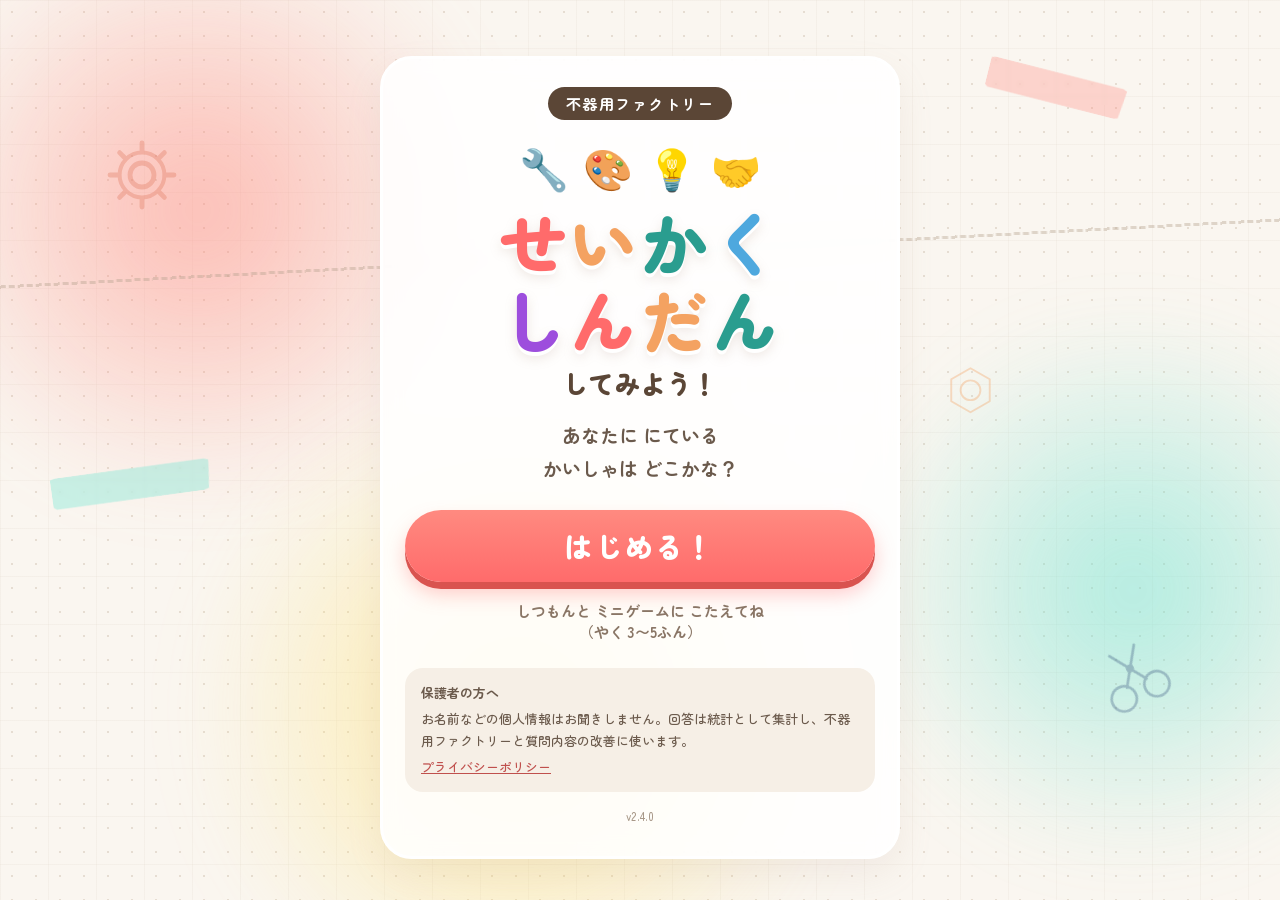
==== index.html @ 932a34dd "v2.4.0：全ゲームに動く遊び方、「ミニゲーム！」の演出、制限時間の見直し - 全ゲームに、指が実際に操作して見せる動く遊び方のカードを付けた（自動でめくれ、スワイプでも切りかえ） - 質問のとちゅ" ====
<!DOCTYPE html>
<html lang="ja">
<head>
  <meta charset="UTF-8">
  <meta name="viewport" content="width=device-width, initial-scale=1.0, viewport-fit=cover">
  <meta name="theme-color" content="#faf6f0">
  <meta name="description" content="不器用ファクトリーの まちじかんに あそべる せいかく しんだん">
  <title>せいかく しんだん｜不器用ファクトリー</title>
  <link rel="preconnect" href="https://fonts.googleapis.com">
  <link rel="preconnect" href="https://fonts.gstatic.com" crossorigin>
  <link href="https://fonts.googleapis.com/css2?family=Zen+Maru+Gothic:wght@500;700;900&display=swap" rel="stylesheet">
  <link rel="stylesheet" href="css/style.css">
  <link rel="stylesheet" href="css/games.css">
</head>
<body data-bg="akari">

  <!-- 背景：スタジオあかり背景.html（S-001 トップ画面 / S-004 結果表示画面） -->
  <div class="bg-wrapper" aria-hidden="true">
    <div class="bg-grid-pattern"></div>
    <div class="bg-blob blob-1"></div>
    <div class="bg-blob blob-2"></div>
    <div class="bg-blob blob-3"></div>
    <div class="craft-stitch-line"></div>
    <div class="masking-tape tape-1"></div>
    <div class="masking-tape tape-2"></div>
    <svg class="craft-icon icon-gear" viewBox="0 0 100 100">
      <path d="M50 35 A15 15 0 1 0 50 65 A15 15 0 1 0 50 35 Z M50 20 L50 10 M50 90 L50 80 M20 50 L10 50 M90 50 L80 50 M29 29 L22 22 M78 78 L71 71 M29 71 L22 78 M78 22 L71 29" stroke-width="6" stroke-linecap="round"/>
      <circle cx="50" cy="50" r="28" stroke-width="5"/>
    </svg>
    <svg class="craft-icon icon-scissors" viewBox="0 0 100 100">
      <circle cx="30" cy="70" r="14" />
      <circle cx="70" cy="70" r="14" />
      <path d="M38 60 L65 20 M62 60 L35 20" />
      <circle cx="50" cy="42" r="3" fill="#3d5a80" />
    </svg>
    <svg class="craft-icon icon-nut" viewBox="0 0 100 100">
      <path d="M50 15 L85 35 L85 75 L50 95 L15 75 L15 35 Z" />
      <circle cx="50" cy="55" r="18" />
    </svg>
  </div>

  <main id="app">

    <!-- S-001 トップ画面 -->
    <section id="screen-top" class="screen" data-bg="akari" aria-labelledby="top-title">
      <div class="card top-card">
        <p class="top-event">不器用ファクトリー</p>
        <div class="top-icons" aria-hidden="true">
          <span>🔧</span><span>🎨</span><span>💡</span><span>🤝</span>
        </div>
        <h1 id="top-title" class="top-title">
          <span class="c1">せ</span><span class="c2">い</span><span class="c3">か</span><span class="c4">く</span><br>
          <span class="c5">し</span><span class="c1">ん</span><span class="c2">だ</span><span class="c3">ん</span>
        </h1>
        <p class="top-lead">してみよう！</p>
        <p class="top-sub">あなたに にている<br>かいしゃは どこかな？</p>
        <button type="button" class="big-button start-button" id="start-button">はじめる！</button>
        <p class="top-note" id="top-note"></p>
        <div class="guardian">
          <p><strong>保護者の方へ</strong></p>
          <p>お名前などの個人情報はお聞きしません。回答は統計として集計し、不器用ファクトリーと質問内容の改善に使います。</p>
          <p><a href="privacy.html">プライバシーポリシー</a></p>
        </div>
        <p class="app-version" data-version></p>
        <p class="top-debug" id="top-debug" hidden><a href="?debug&amp;games">ミニゲームを えらんで あそぶ（デバッグ）</a></p>
      </div>
    </section>

    <!-- ?debug&games：ミニゲームを えらんで あそぶ（確認用。データは送らない） -->
    <section id="screen-debug-games" class="screen" data-bg="sky" hidden aria-labelledby="debug-games-title">
      <div class="survey debug-games">
        <h1 id="debug-games-title">ミニゲームを えらぶ（デバッグ）</h1>
        <p class="debug-games-note">難易度を押すと、そのゲームだけを遊べます。<br>結果は送りません。<br>制限時間は js/data/games.js の time です。</p>
        <ul class="debug-game-list" id="debug-game-list"></ul>
        <p><a class="debug-link" href="?debug">トップへ もどる</a></p>
      </div>
    </section>

    <!-- S-002 質問画面（hero-survey-all-files のデザイン） -->
    <section id="screen-question" class="screen" data-bg="sky" hidden aria-labelledby="q-text">
      <div class="survey">
        <div class="survey-top">
          <button type="button" class="back-button" id="q-back">← もどる</button>
          <p class="progress-label" id="q-progress"></p>
        </div>
        <div class="progress" aria-hidden="true"><div class="progress-bar" id="q-progress-bar"></div></div>
        <header class="header">
          <div class="star" aria-hidden="true">⭐</div>
          <h1 id="q-text"></h1>
          <p id="q-hint"></p>
        </header>
        <section class="choices" id="q-choices" aria-label="こたえ"></section>
        <p class="message" id="q-message" aria-live="polite"></p>
        <button type="button" class="submit" id="q-submit">これに きめた！</button>
      </div>
    </section>

    <!-- S-003 回答確認画面 -->
    <section id="screen-confirm" class="screen" data-bg="sky" hidden aria-labelledby="confirm-title">
      <div class="survey">
        <header class="header">
          <div class="star" aria-hidden="true">📝</div>
          <h1 id="confirm-title">こたえを たしかめよう！</h1>
          <p>かえたい ところは タッチしてね</p>
        </header>
        <ol class="confirm-list" id="confirm-list"></ol>
        <button type="button" class="submit" id="confirm-submit">けっかを <ruby>見<rt>み</rt></ruby>る！</button>
      </div>
    </section>

    <!-- ミニゲーム（docs/games.md） -->
    <section id="screen-game" class="screen" data-bg="sky" hidden aria-labelledby="game-title">
      <div class="survey game-card">
        <div class="game-intro" id="game-intro">
          <p class="game-label">ミニゲーム<span class="game-tier" id="game-tier"></span></p>
          <div class="game-icon" id="game-icon" aria-hidden="true"></div>
          <h1 id="game-title"></h1>
          <p class="game-company" id="game-company"></p>
          <p class="game-howto" id="game-howto"></p>
          <p class="game-tier-note" id="game-tier-note" hidden></p>
          <p class="game-time" id="game-time"></p>
          <div class="game-demo" id="game-demo" aria-hidden="true"></div>
          <button type="button" class="submit" id="game-start">はじめる！</button>
        </div>
        <div class="game-play" id="game-play" hidden>
          <div class="game-top">
            <span class="game-tier small" id="game-tier-play"></span>
            <div class="game-timer" role="timer" aria-label="のこり じかん"><span class="game-timer-icon" aria-hidden="true">⏱ のこり</span> <span class="game-timer-num" id="game-timer-num"></span> びょう</div>
            <button type="button" class="game-skip" id="game-skip">とばす</button>
          </div>
          <div class="game-stage" id="game-stage"></div>
        </div>
        <div class="game-done" id="game-done" hidden>
          <div class="game-done-emoji" aria-hidden="true">🌟</div>
          <p id="game-done-text">すごい！</p>
        </div>
      </div>
    </section>

    <!-- S-004 結果表示画面 -->
    <section id="screen-result" class="screen" data-bg="akari" hidden aria-labelledby="result-title">
      <div class="card result-card">
        <p class="result-kicker">けっか はっぴょう！</p>
        <div class="result-type">
          <div class="result-type-emoji" id="result-type-emoji" aria-hidden="true"></div>
          <p class="result-type-lead">あなたは…</p>
          <h1 class="result-type-name" id="result-title"></h1>
          <p class="result-type-desc" id="result-type-desc"></p>
        </div>

        <div class="result-company" id="result-company">
          <p class="result-company-lead">あなたに にている かいしゃは</p>
          <div class="company-badge" id="result-company-icon" aria-hidden="true"></div>
          <h2 class="company-name" id="result-company-name"></h2>
          <p class="company-desc" id="result-company-desc"></p>
          <p class="company-adult" id="result-company-adult"></p>
          <a class="link-button" id="result-link" href="#" target="_blank" rel="noopener">この かいしゃを もっと <ruby>見<rt>み</rt></ruby>る ↗</a>
          <div class="reasons">
            <p class="reasons-title">ここが にてるよ！</p>
            <ul class="reason-list" id="result-reasons"></ul>
          </div>
        </div>

        <div class="result-more">
          <p class="result-more-title">ほかにも にている かいしゃ</p>
          <ul class="more-list" id="result-more"></ul>
        </div>

        <button type="button" class="big-button again-button" id="again-button">もういちど あそぶ</button>
        <p class="app-version" data-version></p>
        <div class="debug" id="debug" hidden></div>
      </div>
    </section>
  </main>

  <!-- S-005 未記入ポップアップ -->
  <div class="modal" id="popup-unanswered" hidden>
    <div class="modal-box" role="alertdialog" aria-modal="true" aria-labelledby="unanswered-title" aria-describedby="unanswered-text">
      <div class="modal-emoji" aria-hidden="true">🙈</div>
      <h2 id="unanswered-title">まだ えらんで いないよ！</h2>
      <p id="unanswered-text">ひとつ えらんでから<br>「これに きめた！」を おしてね</p>
      <button type="button" class="submit" id="unanswered-ok">わかった！</button>
    </div>
  </div>

  <!-- 傾きが使えず、ゲームを変えるときのお知らせ -->
  <!-- 質問のとちゅうでミニゲームに変わるときの「ミニゲーム！」 -->
  <div class="game-call" id="game-call" role="status" aria-live="polite" hidden>
    <div class="game-call-burst" aria-hidden="true"></div>
    <div class="game-call-inner">
      <div class="game-call-icons" aria-hidden="true"><span>🎮</span><span>⭐</span><span>🎉</span></div>
      <p class="game-call-title">ミニゲーム！</p>
      <p class="game-call-sub">しつもんは ちょっと おやすみ</p>
      <p class="game-call-count" id="game-call-count"></p>
    </div>
  </div>

  <div class="modal" id="popup-game-change" hidden>
    <div class="modal-box" role="alertdialog" aria-modal="true" aria-labelledby="game-change-title" aria-describedby="game-change-text">
      <div class="modal-emoji" aria-hidden="true">📱</div>
      <h2 id="game-change-title">ほかの ゲームに するね！</h2>
      <p id="game-change-text">この スマホでは<br>かたむける ゲームが できないみたい</p>
      <button type="button" class="submit" id="game-change-ok">つぎの ゲームへ</button>
    </div>
  </div>

  <!-- S-006 データ送信エラー表示 -->
  <div class="modal" id="popup-send-error" hidden>
    <div class="modal-box" role="alertdialog" aria-modal="true" aria-labelledby="send-error-title" aria-describedby="send-error-text">
      <div class="modal-emoji" aria-hidden="true">📡</div>
      <h2 id="send-error-title"></h2>
      <p id="send-error-text"></p>
      <div class="spinner" id="send-error-spinner" aria-hidden="true"></div>
      <button type="button" class="submit" id="send-error-ok" hidden>けっかを <ruby>見<rt>み</rt></ruby>る！</button>
    </div>
  </div>

  <!-- 計算中（F-002 → F-003） -->
  <div class="loading" id="loading" hidden aria-live="polite">
    <div class="loading-gear" aria-hidden="true">⚙️</div>
    <p>けっかを けいさん ちゅう…</p>
  </div>

  <div class="confetti" id="confetti" aria-hidden="true"></div>

  <script src="js/config.js"></script>
  <script src="js/data/axes.js"></script>
  <script src="js/data/questions.js"></script>
  <script src="js/data/types.js"></script>
  <script src="js/data/companies.js"></script>
  <script src="js/data/games.js"></script>
  <script src="js/data/crossword.js"></script>
  <script src="js/data/circuit.js"></script>
  <script src="js/data/memory.js"></script>
  <script src="js/data/howto.js"></script>
  <script src="js/util.js"></script>
  <script src="js/diagnosis.js"></script>
  <script src="js/api.js"></script>
  <script src="js/games/core.js"></script>
  <script src="js/games/howto.js"></script>
  <script src="js/games/screw.js"></script>
  <script src="js/games/crossword.js"></script>
  <script src="js/games/memory.js"></script>
  <script src="js/games/trace.js"></script>
  <script src="js/games/paint.js"></script>
  <script src="js/games/cream.js"></script>
  <script src="js/games/heat.js"></script>
  <script src="js/games/circuit.js"></script>
  <script src="js/games/stone.js"></script>
  <script src="js/games/ball.js"></script>
  <script src="js/games/robot.js"></script>
  <script src="js/games/jump.js"></script>
  <script src="js/games/bounce.js"></script>
  <script src="js/app.js"></script>
</body>
</html>
---- css/style.css ----
/* ==========================================================================
   せいかく しんだん｜不器用ファクトリー
   - S-001 / S-004 の背景：スタジオあかり背景.html
   - S-002 / S-003 の画面：hero-survey-all-files（style.css）
   ========================================================================== */

:root {
  /* スタジオあかり × 不器用ファクトリー */
  --bg-base: #faf6f0;
  --grid-dot: #e2d9cd;
  --craft-pink: #ff8a80;
  --craft-yellow: #ffe066;
  --craft-mint: #70e4d2;
  --tape-color-1: rgba(255, 138, 128, 0.4);
  --tape-color-2: rgba(112, 228, 210, 0.45);
  --akari-text: #4a4a4a;
  --akari-accent: #ff6b6b;

  /* ヒーローアンケート */
  --sky-top: #8cddff;
  --sky-bottom: #e4f8ff;
  --sky-text: #23476c;
  --sky-title: #1766b3;
  --sky-button: #1685e8;
  --sky-button-hover: #086ac1;
  --selected: #ffad26;
  --selected-glow: #ffe7a8;
  --choice-1: #ffe0e5;
  --choice-2: #dcefff;
  --choice-3: #dff8df;
  --choice-4: #eee3ff;
  --choice-other: #edf1f7;
  --mark-1: #ef4d63;
  --mark-2: #2f86de;
  --mark-3: #36a852;
  --mark-4: #7d55c7;
  --mark-other: #7b8aa3;

  --font: 'Zen Maru Gothic', 'Hiragino Maru Gothic ProN', 'Hiragino Sans', 'Meiryo', sans-serif;
}

* {
  box-sizing: border-box;
  margin: 0;
  padding: 0;
}

html {
  -webkit-text-size-adjust: 100%;
  touch-action: manipulation;
}

body {
  font-family: var(--font);
  font-weight: 700;
  background-color: var(--bg-base);
  color: var(--akari-text);
  min-height: 100vh;
  min-height: 100dvh;
  overflow-x: hidden;
  position: relative;
  -webkit-tap-highlight-color: transparent;
}

button {
  font-family: inherit;
  color: inherit;
}

/* 子ども向けの分かち書きの文は、空白の位置で折り返す（入りきらないときだけ途中で折る） */
.top-sub,
.header h1,
.header p,
.text,
.confirm-a,
.result-type-name,
.result-type-desc,
.company-desc,
.reason-list,
.modal-box h2,
.modal-box p {
  word-break: keep-all;
  overflow-wrap: anywhere;
}

rt {
  font-size: 0.5em;
  font-weight: 700;
  letter-spacing: 0;
}

[hidden] {
  display: none !important;
}

/* ==========================================================================
   背景（2つを重ねて、画面ごとに切り替える）
   ========================================================================== */

/* hero-survey：空のグラデーション */
body::before {
  content: '';
  position: fixed;
  inset: 0;
  z-index: -2;
  background: linear-gradient(var(--sky-top), var(--sky-bottom));
  opacity: 0;
  transition: opacity 0.5s ease;
}

body[data-bg="sky"]::before {
  opacity: 1;
}

body[data-bg="sky"] {
  color: var(--sky-text);
}

/* スタジオあかり背景 */
.bg-wrapper {
  position: fixed;
  top: 0;
  left: 0;
  width: 100%;
  height: 100%;
  z-index: -1;
  pointer-events: none;
  overflow: hidden;
  transition: opacity 0.5s ease;
}

body[data-bg="sky"] .bg-wrapper {
  opacity: 0;
}

.bg-grid-pattern {
  position: absolute;
  inset: 0;
  background-image:
    radial-gradient(var(--grid-dot) 1.5px, transparent 1.5px),
    linear-gradient(to right, rgba(226, 217, 205, 0.25) 1px, transparent 1px),
    linear-gradient(to bottom, rgba(226, 217, 205, 0.25) 1px, transparent 1px);
  background-size: 24px 24px, 48px 48px, 48px 48px;
  opacity: 0.85;
}

.bg-blob {
  position: absolute;
  filter: blur(40px);
  opacity: 0.55;
  border-radius: 50%;
  animation: float-blob 18s infinite ease-in-out alternate;
  will-change: transform;
}

.blob-1 {
  top: -10%;
  left: -8%;
  width: 55vw;
  height: 55vw;
  max-width: 600px;
  max-height: 600px;
  background: radial-gradient(circle, var(--craft-pink) 0%, rgba(255, 138, 128, 0) 70%);
  animation-duration: 22s;
}

.blob-2 {
  top: 35%;
  right: -10%;
  width: 50vw;
  height: 50vw;
  max-width: 550px;
  max-height: 550px;
  background: radial-gradient(circle, var(--craft-mint) 0%, rgba(112, 228, 210, 0) 70%);
  animation-duration: 26s;
  animation-delay: -5s;
}

.blob-3 {
  bottom: -15%;
  left: 15%;
  width: 60vw;
  height: 60vw;
  max-width: 650px;
  max-height: 650px;
  background: radial-gradient(circle, var(--craft-yellow) 0%, rgba(255, 224, 102, 0) 70%);
  animation-duration: 20s;
  animation-delay: -10s;
}

@keyframes float-blob {
  0% { transform: translate(0, 0) scale(1) rotate(0deg); }
  50% { transform: translate(40px, 30px) scale(1.08) rotate(15deg); }
  100% { transform: translate(-30px, 50px) scale(0.95) rotate(-10deg); }
}

.masking-tape {
  position: absolute;
  height: 32px;
  opacity: 0.8;
  backdrop-filter: blur(2px);
  box-shadow: 0 2px 6px rgba(0, 0, 0, 0.04);
  clip-path: polygon(0% 5%, 3% 0%, 97% 2%, 100% 8%, 98% 95%, 95% 100%, 2% 98%, 0% 90%);
}

.tape-1 {
  top: 8%;
  right: 12%;
  width: 140px;
  transform: rotate(14deg);
  background-color: var(--tape-color-1);
}

.tape-2 {
  top: 52%;
  left: 4%;
  width: 160px;
  transform: rotate(-8deg);
  background-color: var(--tape-color-2);
}

.craft-stitch-line {
  position: absolute;
  top: 28%;
  left: -5%;
  width: 110vw;
  height: 2px;
  border-top: 3px dashed rgba(180, 160, 140, 0.4);
  transform: rotate(-3deg);
}

.craft-icon {
  position: absolute;
  opacity: 0.35;
  fill: none;
  stroke-linecap: round;
  stroke-linejoin: round;
  animation: float-craft 12s infinite ease-in-out alternate;
}

.icon-gear {
  top: 15%;
  left: 8%;
  width: 80px;
  height: 80px;
  stroke: #e07a5f;
  stroke-width: 3.5;
  animation: rotate-gear 30s linear infinite;
}

.icon-scissors {
  top: 70%;
  right: 8%;
  width: 90px;
  height: 90px;
  stroke: #3d5a80;
  stroke-width: 3;
  transform: rotate(-25deg);
  animation-duration: 16s;
}

.icon-nut {
  top: 40%;
  right: 22%;
  width: 55px;
  height: 55px;
  stroke: #f4a261;
  stroke-width: 3.5;
  animation-duration: 14s;
  animation-delay: -3s;
}

@keyframes rotate-gear {
  from { transform: rotate(0deg); }
  to { transform: rotate(360deg); }
}

@keyframes float-craft {
  0% { transform: translateY(0px) rotate(0deg); }
  100% { transform: translateY(-20px) rotate(12deg); }
}

/* ==========================================================================
   画面の共通レイアウト（縦画面）
   ========================================================================== */

#app {
  min-height: 100vh;
  min-height: 100dvh;
  padding: max(20px, env(safe-area-inset-top)) 12px max(24px, env(safe-area-inset-bottom));
}

.screen {
  max-width: 520px;
  margin: 0 auto;
  animation: screen-in 0.45s cubic-bezier(0.2, 0.9, 0.3, 1.2) both;
}

@keyframes screen-in {
  from { opacity: 0; transform: translateY(24px) scale(0.98); }
  to { opacity: 1; transform: none; }
}

/* スタジオあかり背景の上に置くカード（.demo-container の見た目） */
.card {
  padding: 32px 22px;
  background: rgba(255, 255, 255, 0.88);
  backdrop-filter: blur(10px);
  -webkit-backdrop-filter: blur(10px);
  border-radius: 32px;
  border: 3px solid #ffffff;
  box-shadow: 0 15px 35px rgba(180, 150, 130, 0.12);
  text-align: center;
}

.big-button {
  display: block;
  width: 100%;
  min-height: 72px;
  border: none;
  border-radius: 999px;
  font-size: 28px;
  font-weight: 900;
  letter-spacing: 0.08em;
  color: #fff;
  cursor: pointer;
  transition: transform 0.1s, box-shadow 0.1s;
}

.big-button:active {
  transform: translateY(5px);
}

h1[tabindex="-1"]:focus {
  outline: none;
}

.big-button:focus-visible,
.submit:focus-visible,
.choice:focus-visible,
.back-button:focus-visible,
.confirm-item:focus-visible {
  outline: 3px solid #183e6b;
  outline-offset: 3px;
}

/* ==========================================================================
   S-001 トップ画面
   ========================================================================== */

.top-card {
  margin-top: 4vh;
  padding-top: 28px;
}

.top-event {
  display: inline-block;
  padding: 6px 18px;
  border-radius: 999px;
  background: #5b4636;
  color: #fff;
  font-size: 15px;
  letter-spacing: 0.1em;
}

.top-icons {
  display: flex;
  justify-content: center;
  gap: 14px;
  margin: 18px 0 6px;
  font-size: 40px;
}

.top-icons span {
  display: inline-block;
  animation: hop 2.4s ease-in-out infinite;
}

.top-icons span:nth-child(2) { animation-delay: 0.2s; }
.top-icons span:nth-child(3) { animation-delay: 0.4s; }
.top-icons span:nth-child(4) { animation-delay: 0.6s; }

@keyframes hop {
  0%, 60%, 100% { transform: translateY(0) rotate(0deg); }
  30% { transform: translateY(-12px) rotate(-6deg); }
}

.top-title {
  font-size: clamp(48px, 15vw, 68px);
  font-weight: 900;
  line-height: 1.15;
  letter-spacing: 0.04em;
  text-shadow: 0 4px 0 #fff, 0 6px 12px rgba(180, 150, 130, 0.25);
}

.top-title span {
  display: inline-block;
  animation: pop-in 0.5s cubic-bezier(0.2, 0.9, 0.3, 1.4) both;
}

.top-title .c1 { color: #ff6b6b; }
.top-title .c2 { color: #f4a261; }
.top-title .c3 { color: #2a9d8f; }
.top-title .c4 { color: #4ea8de; }
.top-title .c5 { color: #9d4edd; }

.top-title span:nth-child(2) { animation-delay: 0.05s; }
.top-title span:nth-child(3) { animation-delay: 0.1s; }
.top-title span:nth-child(4) { animation-delay: 0.15s; }
.top-title span:nth-child(6) { animation-delay: 0.2s; }
.top-title span:nth-child(7) { animation-delay: 0.25s; }
.top-title span:nth-child(8) { animation-delay: 0.3s; }
.top-title span:nth-child(9) { animation-delay: 0.35s; }

@keyframes pop-in {
  from { opacity: 0; transform: scale(0.3) translateY(20px); }
  to { opacity: 1; transform: none; }
}

.top-lead {
  margin-top: 6px;
  font-size: 26px;
  font-weight: 900;
  color: #5b4636;
}

.top-sub {
  margin: 18px 0 26px;
  font-size: 19px;
  line-height: 1.7;
  color: #6b5a4c;
}

.start-button {
  background: linear-gradient(#ff8a80, #ff6b6b);
  box-shadow: 0 7px 0 #d9534f, 0 12px 20px rgba(255, 107, 107, 0.35);
  animation: breathe 2.2s ease-in-out infinite;
}

.start-button:active {
  box-shadow: 0 2px 0 #d9534f;
}

@keyframes breathe {
  0%, 100% { transform: scale(1); }
  50% { transform: scale(1.04); }
}

.top-note {
  margin-top: 18px;
  font-size: 15px;
  color: #8a7666;
}

.guardian {
  margin-top: 26px;
  padding: 14px 16px;
  border-radius: 18px;
  background: #f6efe6;
  text-align: left;
  font-size: 13px;
  font-weight: 500;
  line-height: 1.7;
  color: #6b5a4c;
}

.guardian p + p {
  margin-top: 4px;
}

.guardian a {
  color: #c0504d;
}

/* ==========================================================================
   S-002 質問画面 / S-003 回答確認画面（hero-survey）
   ========================================================================== */

.survey {
  padding: 20px;
  background: white;
  border-radius: 30px;
  box-shadow: 0 6px 15px #4c9ac533;
}

.survey-top {
  display: flex;
  align-items: center;
  justify-content: space-between;
  gap: 8px;
  min-height: 40px;
}

.back-button {
  min-height: 40px;
  padding: 0 14px;
  border: 2px solid #cfe3f5;
  border-radius: 999px;
  background: #f3f9ff;
  color: var(--sky-title);
  font-size: 15px;
  font-weight: 700;
  cursor: pointer;
}

.back-button[aria-disabled="true"] {
  visibility: hidden;
}

.progress-label {
  font-size: 18px;
  font-weight: 900;
  color: var(--sky-title);
}

.progress {
  height: 12px;
  margin: 10px 0 4px;
  border-radius: 999px;
  background: #e4f1fb;
  overflow: hidden;
}

.progress-bar {
  height: 100%;
  width: 0;
  border-radius: 999px;
  background: linear-gradient(90deg, #ffd166, #ffad26);
  transition: width 0.4s ease;
}

.header {
  text-align: center;
  margin: 14px 0 22px;
}

.star {
  font-size: 45px;
  animation: twinkle 2s ease-in-out infinite;
}

@keyframes twinkle {
  0%, 100% { transform: scale(1) rotate(0deg); }
  50% { transform: scale(1.15) rotate(10deg); }
}

.header h1 {
  font-size: clamp(23px, 6vw, 31px);
  font-weight: 900;
  line-height: 1.75;
  margin: 8px 0;
  color: var(--sky-title);
}

.header h1.long {
  font-size: clamp(20px, 5.4vw, 26px);
}

.header p {
  font-size: 16px;
  font-weight: 700;
  line-height: 1.8;
}

.choices {
  display: grid;
  grid-template-columns: 1fr 1fr;
  gap: 12px;
}

.choice {
  position: relative;
  min-width: 0;
  min-height: 165px;
  padding: 12px 6px;
  border: 4px solid transparent;
  border-radius: 22px;
  cursor: pointer;
  color: #26384a;
  transition: transform 0.15s, border-color 0.15s, box-shadow 0.15s;
}

.choice:active {
  transform: scale(0.97);
}

.choice.selected {
  border-color: var(--selected);
  box-shadow: 0 0 0 3px var(--selected-glow);
  animation: wiggle 0.4s ease;
}

.choice.selected::after {
  content: '✔';
  position: absolute;
  top: -10px;
  right: -8px;
  width: 34px;
  height: 34px;
  border-radius: 50%;
  background: var(--selected);
  color: #fff;
  font-size: 18px;
  line-height: 34px;
  box-shadow: 0 2px 6px rgba(0, 0, 0, 0.15);
}

@keyframes wiggle {
  0% { transform: scale(1); }
  30% { transform: scale(1.06) rotate(-2deg); }
  60% { transform: scale(0.98) rotate(2deg); }
  100% { transform: scale(1); }
}

.choice-1 { background: var(--choice-1); }
.choice-2 { background: var(--choice-2); }
.choice-3 { background: var(--choice-3); }
.choice-4 { background: var(--choice-4); }
.choice-other { background: var(--choice-other); }

/* 選択肢が偶数のときは「どれでもない」を横いっぱいにする */
.choice-other.wide {
  grid-column: 1 / -1;
  min-height: 100px;
}

.number {
  display: inline-flex;
  align-items: center;
  justify-content: center;
  width: 36px;
  height: 36px;
  margin-bottom: 4px;
  border-radius: 50%;
  color: #fff;
  font-size: 21px;
  font-weight: 900;
}

.choice-1 .number { background: var(--mark-1); }
.choice-2 .number { background: var(--mark-2); }
.choice-3 .number { background: var(--mark-3); }
.choice-4 .number { background: var(--mark-4); }
.choice-other .number { background: var(--mark-other); }

.text {
  display: block;
  font-size: 15px;
  font-weight: 700;
  line-height: 1.75;
}

.picture {
  display: block;
  margin-top: 6px;
  font-size: 48px;
  line-height: 1.2;
}

.choice-other.wide .number {
  margin: 0 8px 0 0;
  vertical-align: middle;
}

.choice-other.wide .picture {
  display: inline-block;
  margin: 0 0 0 8px;
  font-size: 36px;
  vertical-align: middle;
}

.choice-other.wide .text {
  display: inline-block;
  vertical-align: middle;
  font-size: 17px;
}

/* 年れい・企業のように選択肢が多いとき */
.choices.compact {
  grid-template-columns: repeat(3, 1fr);
  gap: 10px;
}

.choices.companies {
  grid-template-columns: 1fr 1fr;
  gap: 10px;
}

.choices.compact .choice,
.choices.companies .choice {
  min-height: 84px;
  padding: 8px 4px;
  border-radius: 18px;
}

.choices.compact .text {
  font-size: 18px;
  line-height: 1.4;
}

.choices.companies .picture {
  margin: 0 0 2px;
  font-size: 34px;
}

.choices.companies .text {
  font-size: 14px;
  line-height: 1.4;
}

.choices.compact .choice-other.wide,
.choices.companies .choice-other.wide {
  min-height: 70px;
}

.message {
  min-height: 1.6em;
  text-align: center;
  font-size: 15px;
  font-weight: 700;
  margin: 22px 0 12px;
}

.submit {
  display: block;
  width: 100%;
  min-height: 62px;
  border: none;
  border-radius: 30px;
  background: var(--sky-button);
  box-shadow: 0 5px 0 #0b5aa3;
  color: white;
  font-size: 21px;
  font-weight: 900;
  cursor: pointer;
  transition: transform 0.1s, box-shadow 0.1s, background 0.15s;
}

.submit:hover {
  background: var(--sky-button-hover);
}

.submit:active {
  transform: translateY(4px);
  box-shadow: 0 1px 0 #0b5aa3;
}

/* 質問の切り替えアニメーション */
.slide-in {
  animation: slide-in 0.35s cubic-bezier(0.2, 0.9, 0.3, 1.1) both;
}

@keyframes slide-in {
  from { opacity: 0; transform: translateX(40px); }
  to { opacity: 1; transform: none; }
}

.slide-back {
  animation: slide-back 0.35s cubic-bezier(0.2, 0.9, 0.3, 1.1) both;
}

@keyframes slide-back {
  from { opacity: 0; transform: translateX(-40px); }
  to { opacity: 1; transform: none; }
}

/* S-003 回答確認 */
.confirm-list {
  list-style: none;
  display: grid;
  gap: 8px;
  margin-bottom: 22px;
}

.confirm-item {
  display: grid;
  grid-template-columns: 38px 1fr auto;
  align-items: center;
  gap: 10px;
  width: 100%;
  padding: 10px 12px;
  border: 2px solid #e3eef8;
  border-radius: 18px;
  background: #f7fbff;
  text-align: left;
  cursor: pointer;
}

.confirm-item:active {
  transform: scale(0.98);
}

.confirm-no {
  display: inline-flex;
  align-items: center;
  justify-content: center;
  width: 34px;
  height: 34px;
  border-radius: 50%;
  background: var(--sky-button);
  color: #fff;
  font-size: 15px;
  font-weight: 900;
}

.confirm-q {
  display: block;
  font-size: 12px;
  font-weight: 500;
  line-height: 1.8;
  color: #5b7590;
}

.confirm-a {
  display: block;
  font-size: 15px;
  font-weight: 900;
  line-height: 1.7;
  color: var(--sky-text);
}

.confirm-emoji {
  font-size: 30px;
}

/* ==========================================================================
   S-004 結果表示画面
   ========================================================================== */

.result-card {
  padding-top: 24px;
}

.result-kicker {
  display: inline-block;
  padding: 6px 20px;
  border-radius: 999px;
  background: var(--craft-yellow);
  color: #5b4636;
  font-size: 18px;
  font-weight: 900;
  transform: rotate(-3deg);
}

.result-type {
  margin-top: 14px;
}

.result-type-emoji {
  font-size: 92px;
  line-height: 1.1;
  animation: reveal 0.7s cubic-bezier(0.2, 0.9, 0.3, 1.5) both;
}

@keyframes reveal {
  from { opacity: 0; transform: scale(0.2) rotate(-25deg); }
  to { opacity: 1; transform: none; }
}

.result-type-lead {
  margin-top: 4px;
  font-size: 17px;
  color: #8a7666;
}

.result-type-name {
  margin: 4px 0 6px;
  font-size: clamp(25px, 7vw, 32px);
  font-weight: 900;
  line-height: 1.4;
  color: var(--akari-accent);
}

.result-type-desc {
  font-size: 17px;
  line-height: 1.9;
  color: #5b4636;
}

.result-company {
  position: relative;
  margin-top: 24px;
  padding: 24px 16px 18px;
  border-radius: 26px;
  background: #fff;
  border: 3px dashed var(--company-color, #e2d9cd);
  animation: screen-in 0.6s 0.3s cubic-bezier(0.2, 0.9, 0.3, 1.2) both;
}

/* マスキングテープ風の飾り */
.result-company::before {
  content: '';
  position: absolute;
  top: -14px;
  left: 50%;
  width: 120px;
  height: 26px;
  margin-left: -60px;
  background: var(--tape-color-2);
  transform: rotate(-4deg);
  clip-path: polygon(0% 5%, 3% 0%, 97% 2%, 100% 8%, 98% 95%, 95% 100%, 2% 98%, 0% 90%);
}

.result-company-lead {
  font-size: 16px;
  color: #8a7666;
}

.company-badge {
  display: inline-flex;
  align-items: center;
  justify-content: center;
  width: 104px;
  height: 104px;
  margin: 12px 0 6px;
  border-radius: 50%;
  background: var(--company-color, #ffe066);
  box-shadow: inset 0 -6px 0 rgba(0, 0, 0, 0.1), 0 6px 14px rgba(0, 0, 0, 0.1);
  font-size: 56px;
}

.company-name {
  font-size: clamp(24px, 7vw, 30px);
  font-weight: 900;
  line-height: 1.4;
  color: #3d3027;
}

.company-desc {
  margin-top: 8px;
  font-size: 17px;
  line-height: 1.9;
  color: #4a4a4a;
}

.company-adult {
  margin-top: 6px;
  font-size: 12px;
  font-weight: 500;
  line-height: 1.6;
  color: #8a7666;
}

.reasons {
  margin-top: 16px;
  padding-top: 14px;
  border-top: 2px dotted #e2d9cd;
}

.reasons-title {
  font-size: 16px;
  font-weight: 900;
  color: #5b4636;
}

.reason-list {
  list-style: none;
  display: flex;
  flex-wrap: wrap;
  justify-content: center;
  gap: 8px;
  margin-top: 10px;
}

.reason-list li {
  display: inline-flex;
  align-items: center;
  gap: 6px;
  padding: 8px 14px;
  border-radius: 999px;
  background: #fff4d6;
  border: 2px solid #ffe066;
  font-size: 17px;
  font-weight: 900;
  color: #5b4636;
}

.reason-list .reason-icon {
  font-size: 22px;
}

.result-more {
  margin-top: 22px;
}

.result-more-title {
  font-size: 15px;
  color: #8a7666;
}

.more-list {
  list-style: none;
  display: grid;
  grid-template-columns: 1fr 1fr;
  gap: 10px;
  margin-top: 10px;
}

.more-list li {
  padding: 10px 6px;
  border-radius: 18px;
  background: #fff;
  border: 2px solid #f0e6da;
  font-size: 14px;
  line-height: 1.4;
}

.more-list .more-icon {
  display: block;
  font-size: 30px;
}

.again-button {
  margin-top: 28px;
  background: linear-gradient(#5fd6c4, #2a9d8f);
  box-shadow: 0 7px 0 #1f7a6f, 0 12px 20px rgba(42, 157, 143, 0.3);
  font-size: 24px;
}

.again-button:active {
  box-shadow: 0 2px 0 #1f7a6f;
}

/* ?debug を付けたときの確認用 */
.debug {
  margin-top: 24px;
  padding: 12px;
  border-radius: 12px;
  background: #222;
  color: #eee;
  font-family: ui-monospace, Consolas, monospace;
  font-size: 11px;
  font-weight: 400;
  text-align: left;
  white-space: pre-wrap;
  word-break: break-all;
}

/* 質問のとちゅうでミニゲームに変わるときの「ミニゲーム！」 */
.game-call {
  position: fixed;
  inset: 0;
  z-index: 12;
  display: flex;
  align-items: center;
  justify-content: center;
  overflow: hidden;
  background: radial-gradient(circle at 50% 45%, #fff6c9 0%, #ffd166 45%, #ff9f6e 100%);
  cursor: pointer;
}

/* 後ろで回る光の すじ */
.game-call-burst {
  position: absolute;
  left: 50%;
  top: 45%;
  width: 180vmax;
  height: 180vmax;
  margin: -90vmax 0 0 -90vmax;
  background: repeating-conic-gradient(rgba(255, 255, 255, 0.35) 0 10deg, transparent 10deg 20deg);
}

.game-call-inner {
  position: relative;
  text-align: center;
}

.game-call-icons {
  display: flex;
  justify-content: center;
  gap: 14px;
  font-size: 44px;
}

.game-call-title {
  margin-top: 6px;
  color: #fff;
  font-size: clamp(44px, 14vw, 72px);
  font-weight: 900;
  letter-spacing: 0.04em;
  -webkit-text-stroke: 3px #e85d75;
  paint-order: stroke fill;
  text-shadow: 0 6px 0 #c43e5c;
}

.game-call-sub {
  margin-top: 14px;
  color: #7a3e12;
  font-size: 18px;
  font-weight: 800;
}

.game-call-count {
  margin-top: 6px;
  color: #7a3e12;
  font-size: 15px;
  font-weight: 700;
}

.game-call.play .game-call-burst {
  animation: call-spin 6s linear infinite;
}

.game-call.play .game-call-title {
  animation: call-pop 0.6s cubic-bezier(0.2, 1.6, 0.4, 1) both;
}

.game-call.play .game-call-icons span {
  display: inline-block;
  animation: call-hop 0.7s ease both;
}

.game-call.play .game-call-icons span:nth-child(2) { animation-delay: 0.1s; }
.game-call.play .game-call-icons span:nth-child(3) { animation-delay: 0.2s; }

.game-call.play .game-call-sub,
.game-call.play .game-call-count {
  animation: fade-in 0.4s 0.35s ease both;
}

@keyframes call-spin {
  to { transform: rotate(360deg); }
}

@keyframes call-pop {
  0% { transform: scale(0.2) rotate(-12deg); opacity: 0; }
  100% { transform: scale(1) rotate(-4deg); opacity: 1; }
}

@keyframes call-hop {
  0% { transform: translateY(30px) scale(0.4); opacity: 0; }
  60% { transform: translateY(-12px) scale(1.15); opacity: 1; }
  100% { transform: translateY(0) scale(1); }
}

@media (prefers-reduced-motion: reduce) {
  .game-call.play .game-call-burst,
  .game-call.play .game-call-title,
  .game-call.play .game-call-icons span {
    animation: none;
  }
}

/* ?debug&games：ミニゲームを えらんで あそぶ */
.top-debug {
  margin-top: 8px;
  font-size: 13px;
  text-align: center;
}

.debug-games {
  max-width: 560px;
  margin: 0 auto;
  padding: 18px 16px;
}

.debug-games h1 {
  font-size: 20px;
  text-align: center;
}

.debug-games-note {
  margin: 8px 0 12px;
  font-size: 12px;
  line-height: 1.6;
  text-align: center;
}

.debug-game-list {
  list-style: none;
  display: grid;
  gap: 8px;
  margin-bottom: 14px;
}

.debug-game-list li {
  padding: 8px 10px;
  border-radius: 12px;
  background: #fff;
  box-shadow: 0 2px 0 #cfe3f5;
}

.debug-game-name {
  display: block;
  font-weight: 800;
}

.debug-game-name small {
  font-size: 11px;
  font-weight: 400;
  color: #6c757d;
}

.debug-game-tiers {
  display: flex;
  gap: 6px;
  margin-top: 6px;
}

.debug-tier {
  flex: 1 1 0;
  padding: 8px 2px;
  border-radius: 10px;
  background: #1e88e5;
  color: #fff;
  font-size: 12px;
  font-weight: 800;
  text-align: center;
  text-decoration: none;
}

.debug-tier small {
  font-size: 11px;
  font-weight: 400;
}

.debug-tier.off {
  background: #dee2e6;
  color: #868e96;
}

.debug-nav {
  display: flex;
  gap: 8px;
  justify-content: center;
  margin-top: 16px;
}

.debug-link {
  font-size: 14px;
  font-weight: 800;
}

/* ==========================================================================
   S-005 / S-006 ポップアップ、計算中、紙ふぶき
   ========================================================================== */

.modal,
.loading {
  position: fixed;
  inset: 0;
  z-index: 10;
  display: flex;
  align-items: center;
  justify-content: center;
  padding: 20px;
  background: rgba(35, 71, 108, 0.45);
  animation: fade-in 0.2s ease both;
}

@keyframes fade-in {
  from { opacity: 0; }
  to { opacity: 1; }
}

.modal-box {
  width: 100%;
  max-width: 380px;
  padding: 26px 22px 22px;
  border-radius: 28px;
  background: #fff;
  text-align: center;
  color: var(--sky-text);
  box-shadow: 0 20px 40px rgba(0, 0, 0, 0.2);
  animation: pop-in 0.35s cubic-bezier(0.2, 0.9, 0.3, 1.4) both;
}

.modal-emoji {
  font-size: 64px;
  line-height: 1.2;
}

.modal-box h2 {
  margin: 8px 0;
  font-size: 24px;
  font-weight: 900;
  line-height: 1.6;
  color: var(--sky-title);
}

.modal-box p {
  margin-bottom: 18px;
  font-size: 17px;
  line-height: 1.8;
}

.spinner {
  width: 44px;
  height: 44px;
  margin: 0 auto 8px;
  border: 5px solid #dcefff;
  border-top-color: var(--sky-button);
  border-radius: 50%;
  animation: rotate-gear 0.9s linear infinite;
}

.loading {
  flex-direction: column;
  gap: 12px;
  background: rgba(250, 246, 240, 0.92);
  color: #5b4636;
  font-size: 22px;
  font-weight: 900;
}

.loading-gear {
  font-size: 84px;
  animation: rotate-gear 1.6s linear infinite;
}

.confetti {
  position: fixed;
  inset: 0;
  z-index: 5;
  pointer-events: none;
  overflow: hidden;
}

.confetti span {
  position: absolute;
  top: -20px;
  width: 10px;
  height: 16px;
  border-radius: 3px;
  animation: confetti-fall linear forwards;
}

@keyframes confetti-fall {
  to { transform: translate3d(var(--drift), 110vh, 0) rotate(var(--spin)); }
}

/* 縦が短い画面では、ボタンまでできるだけ1画面に収める */
@media (max-height: 760px) {
  .star { font-size: 34px; }
  .header { margin: 8px 0 14px; }
  .choice { min-height: 140px; }
  .picture { font-size: 42px; }
  .message { margin: 14px 0 10px; }
}

@media (max-width: 350px) {
  .survey { padding: 12px; }
  .choice { min-height: 150px; }
  .text { font-size: 13px; }
  .card { padding: 24px 14px; }
}

@media (prefers-reduced-motion: reduce) {
  *,
  *::before,
  *::after {
    animation-duration: 0.01ms !important;
    animation-iteration-count: 1 !important;
    transition-duration: 0.01ms !important;
  }
  .confetti { display: none; }
}

/* 版の番号（README の「バージョンと変更履歴」と合わせる） */
.app-version {
  margin-top: 16px;
  text-align: center;
  font-size: 11px;
  font-weight: 500;
  color: #a89888;
}
/* ==========================================================================
   画面の高さに合わせる（v2.1.1）
   小さいスマホでもスクロールしなくても、質問と「これに きめた！」が1画面に収まるようにする。
   選択肢のカードは残った高さに合わせて縮む（大きい画面では今までどおりの大きさまで）。
   ========================================================================== */

#screen-question .survey {
  display: flex;
  flex-direction: column;
  height: calc(100vh - 44px);
  height: calc(100dvh - 44px);
  max-height: 860px;
  padding: 14px 16px 16px;
}

#screen-question .survey-top,
#screen-question .progress,
#screen-question .header,
#screen-question .message,
#screen-question .submit {
  flex: 0 0 auto;
}

#screen-question .header {
  margin: 6px 0 10px;
}

#screen-question .star {
  font-size: clamp(24px, 5vh, 45px);
}

#screen-question .header h1 {
  margin: 2px 0;
  font-size: clamp(20px, min(6vw, 4.2vh), 31px);
  line-height: 1.6;
}

#screen-question .header p {
  font-size: clamp(13px, 2.2vh, 16px);
  line-height: 1.6;
}

#screen-question .choices {
  flex: 1 1 auto;
  min-height: 0;
  grid-auto-rows: minmax(0, 175px);
  align-content: center;
}

#screen-question .choice {
  display: flex;
  flex-direction: column;
  align-items: center;
  justify-content: center;
  min-height: 0;
  padding: 6px 4px;
  overflow: hidden;
}

/* ✔ がカードの外にはみ出して切れないように、カードの内側に出す */
#screen-question .choice.selected::after {
  top: 4px;
  right: 4px;
  width: 28px;
  height: 28px;
  font-size: 15px;
  line-height: 28px;
}

#screen-question .number {
  flex: 0 0 auto;
  width: clamp(24px, 4.5vh, 36px);
  height: clamp(24px, 4.5vh, 36px);
  margin-bottom: 2px;
  font-size: clamp(15px, 2.6vh, 21px);
}

#screen-question .text {
  font-size: clamp(12px, 2.1vh, 15px);
  line-height: 1.5;
}

#screen-question .picture {
  margin-top: 2px;
  font-size: clamp(24px, 6vh, 48px);
}

#screen-question .choice-other.wide {
  flex-direction: row;
  min-height: 0;
}

#screen-question .choice-other.wide .picture {
  font-size: clamp(22px, 4.5vh, 36px);
}

/* 年れい */
#screen-question .choices.compact {
  grid-auto-rows: minmax(0, 84px);
}

#screen-question .choices.compact .text {
  font-size: clamp(14px, 2.6vh, 18px);
  line-height: 1.3;
}

/* 気になる企業（18社＋「まだ わからない」） */
#screen-question .choices.companies {
  grid-template-columns: repeat(3, 1fr);
  grid-auto-rows: minmax(0, 76px);
  gap: 6px;
}

#screen-question .choices.companies .choice {
  padding: 3px 2px;
  border-radius: 14px;
}

#screen-question .choices.companies .picture {
  margin: 0;
  font-size: clamp(16px, 3.2vh, 30px);
}

#screen-question .choices.companies .text {
  font-size: clamp(10px, 1.7vh, 13px);
  line-height: 1.3;
}

#screen-question .message {
  min-height: 1.4em;
  margin: 8px 0;
  font-size: 14px;
}

#screen-question .submit {
  min-height: 54px;
}

/* 回答確認：「けっかを 見る！」を画面の下に固定して、一覧をスクロールしなくても押せるようにする */
#confirm-submit {
  position: sticky;
  bottom: max(12px, env(safe-area-inset-bottom));
  z-index: 2;
}

/* トップ：縦が短い画面でも「はじめる！」が最初から見えるように詰める */
@media (max-height: 700px) {
  .top-card {
    margin-top: 0;
    padding-top: 18px;
  }
  .top-icons {
    margin: 10px 0 2px;
    font-size: 30px;
  }
  .top-title {
    font-size: clamp(38px, 10vh, 68px);
  }
  .top-lead {
    margin-top: 2px;
    font-size: 22px;
  }
  .top-sub {
    margin: 10px 0 14px;
    font-size: 17px;
    line-height: 1.6;
  }
  .start-button {
    min-height: 60px;
    font-size: 26px;
  }
  .top-note {
    margin-top: 10px;
  }
}
/* 気になる企業は数が多いので、入りきらないときだけ一覧の中でスクロールする（「これに きめた！」は常に見える） */
#screen-question .choices.companies {
  overflow-y: auto;
  align-content: start;
}

/* スマホの高さ（ブラウザのバーを除いて 860px 以下）：飾りを隠して、選択肢のカードを大きく取る */
@media (max-height: 860px) {
  #app {
    padding-top: max(8px, env(safe-area-inset-top));
    padding-bottom: max(10px, env(safe-area-inset-bottom));
  }
  #screen-question .survey {
    height: calc(100vh - 18px);
    height: calc(100dvh - 18px);
    padding: 10px 12px 12px;
  }
  #screen-question .survey-top {
    min-height: 32px;
  }
  #screen-question .back-button {
    min-height: 32px;
  }
  #screen-question .progress {
    margin: 6px 0 2px;
  }
  #screen-question .header {
    margin: 4px 0 8px;
  }
  /* 星・番号・「ひとつ えらぼう！」は、なくても分かるので隠す（番号は色で区別できる） */
  #screen-question .star,
  #screen-question .number,
  #screen-question .message {
    display: none;
  }
  #screen-question .submit {
    margin-top: 8px;
  }
  #screen-question .choices.companies {
    grid-template-columns: repeat(4, 1fr);
    gap: 5px;
  }
  #screen-question .choices.companies .choice {
    min-height: 44px;
    border-width: 3px;
  }
  #screen-question .choices.companies .picture {
    font-size: 15px;
    line-height: 1;
  }
  #screen-question .choices.companies .text {
    font-size: 10px;
    line-height: 1.15;
  }
}
---- css/games.css ----
/* ==========================================================================
   ミニゲーム（docs/games.md）
   ========================================================================== */

/* ---------- 共通 ---------- */

.game-card {
  padding: 16px;
}

.game-intro {
  text-align: center;
  padding: 12px 4px 4px;
}

.game-label {
  display: inline-block;
  padding: 4px 16px;
  border-radius: 999px;
  background: #ffd166;
  color: #5b4636;
  font-size: 15px;
  font-weight: 900;
}

.game-icon {
  margin-top: 14px;
  font-size: 72px;
  line-height: 1.1;
  animation: hop 2.4s ease-in-out infinite;
}

.game-intro h1 {
  margin: 8px 0 2px;
  font-size: clamp(26px, 7vw, 32px);
  font-weight: 900;
  color: var(--sky-title);
}

.game-company {
  font-size: 13px;
  font-weight: 500;
  color: #5b7590;
}

.game-howto {
  margin: 18px 0 6px;
  font-size: 19px;
  font-weight: 900;
  line-height: 1.8;
  word-break: keep-all;
  overflow-wrap: anywhere;
}

.game-hand {
  margin: 4px 0 18px;
  font-size: 44px;
  animation: tap-hand 1.2s ease-in-out infinite;
}

@keyframes tap-hand {
  0%, 100% { transform: translateY(0) scale(1); }
  50% { transform: translateY(12px) scale(0.9); }
}

.game-top {
  display: flex;
  align-items: center;
  gap: 10px;
  margin-bottom: 10px;
}

.game-timer {
  flex: 1;
  min-width: 0;
  color: #1766b3;
  font-size: 14px;
  font-weight: 800;
  text-align: center;
  white-space: nowrap;
}

.game-timer-num {
  display: inline-block;
  min-width: 1.4em;
  font-size: 24px;
  font-variant-numeric: tabular-nums;
  line-height: 1;
}

.game-timer.hurry {
  color: #e63946;
}

/* 幅のせまいスマホでは「⏱ のこり」を省いて、数字と「びょう」だけにする */
@media (max-width: 360px) {
  .game-timer-icon {
    display: none;
  }
}

.game-tier-note {
  margin: 6px auto 0;
  padding: 4px 12px;
  max-width: 22em;
  border-radius: 10px;
  background: #fff3cd;
  color: #8a5a00;
  font-size: 14px;
  font-weight: 800;
  line-height: 1.5;
}

.game-time {
  margin-top: 6px;
  color: #1766b3;
  font-size: 15px;
  font-weight: 800;
}

.game-skip {
  flex: none;
  min-height: 38px;
  padding: 0 12px;
  white-space: nowrap;
  border: 2px solid #cfe3f5;
  border-radius: 999px;
  background: #f3f9ff;
  color: #5b7590;
  font-size: 14px;
  font-weight: 700;
  cursor: pointer;
}

.game-stage {
  position: relative;
  width: 100%;
  height: min(64vh, 540px);
  min-height: 360px;
  border-radius: 20px;
  background: #f3f9ff;
  overflow: hidden;
  touch-action: none;
  user-select: none;
  -webkit-user-select: none;
  -webkit-touch-callout: none;
}

.game-stage canvas {
  position: absolute;
  inset: 0;
  width: 100%;
  height: 100%;
  touch-action: none;
}

.game-pop {
  position: absolute;
  z-index: 20;
  transform: translate(-50%, -50%);
  padding: 4px 12px;
  border-radius: 999px;
  background: rgba(255, 255, 255, 0.92);
  color: var(--sky-title);
  font-size: 18px;
  font-weight: 900;
  white-space: nowrap;
  pointer-events: none;
  animation: pop-up 0.9s ease-out forwards;
}

.game-pop.good { color: #2a9d8f; }
.game-pop.bad { color: #e76f51; }

@keyframes pop-up {
  0% { opacity: 0; transform: translate(-50%, -30%) scale(0.7); }
  20% { opacity: 1; transform: translate(-50%, -60%) scale(1.1); }
  100% { opacity: 0; transform: translate(-50%, -140%) scale(1); }
}

.game-done {
  padding: 60px 0;
  text-align: center;
  font-size: 34px;
  font-weight: 900;
  color: var(--sky-title);
}

.game-done-emoji {
  font-size: 96px;
  animation: reveal 0.6s cubic-bezier(0.2, 0.9, 0.3, 1.5) both;
}

.game-msg {
  position: absolute;
  left: 50%;
  top: 12px;
  z-index: 15;
  transform: translateX(-50%);
  padding: 6px 16px;
  border-radius: 999px;
  background: rgba(255, 255, 255, 0.9);
  color: var(--sky-title);
  font-size: 16px;
  font-weight: 900;
  white-space: nowrap;
}

.game-btn {
  min-height: 52px;
  padding: 0 16px;
  border: none;
  border-radius: 16px;
  background: var(--sky-button);
  box-shadow: 0 4px 0 #0b5aa3;
  color: #fff;
  font-family: inherit;
  font-size: 18px;
  font-weight: 900;
  cursor: pointer;
}

.game-btn:active {
  transform: translateY(3px);
  box-shadow: 0 1px 0 #0b5aa3;
}

.game-btn.sub {
  background: #fff;
  color: var(--sky-title);
  border: 2px solid #cfe3f5;
  box-shadow: 0 4px 0 #cfe3f5;
}

.game-btn.sel {
  outline: 4px solid var(--selected);
  outline-offset: 2px;
}

/* ---------- 結果画面のリンク ---------- */

.link-button {
  display: inline-block;
  margin-top: 14px;
  padding: 12px 22px;
  border-radius: 999px;
  background: var(--company-color, #4ea8de);
  color: #fff;
  font-size: 17px;
  font-weight: 900;
  text-decoration: none;
  box-shadow: 0 5px 0 rgba(0, 0, 0, 0.15);
}

.link-button:active {
  transform: translateY(3px);
  box-shadow: 0 2px 0 rgba(0, 0, 0, 0.15);
}

/* ---------- ねじ締め ---------- */

.screw {
  position: absolute;
  width: 48px;
  height: 48px;
  margin: -24px 0 0 -24px;
  border-radius: 50%;
  background: radial-gradient(circle at 35% 35%, #f2f4f7, #9aa5b1 70%, #6b7785);
  box-shadow: 0 3px 6px rgba(0, 0, 0, 0.2);
  transition: transform 0.4s ease;
}

.screw::after {
  content: '';
  position: absolute;
  left: 10px;
  right: 10px;
  top: 21px;
  height: 6px;
  border-radius: 3px;
  background: #4a5560;
}

.screw.done {
  transform: rotate(90deg) scale(0.92);
  box-shadow: 0 0 0 5px #8ee6b2, 0 3px 6px rgba(0, 0, 0, 0.2);
}

.wrench {
  position: absolute;
  width: 64px;
  height: 64px;
  margin: -32px 0 0 -32px;
  font-size: 60px;
  line-height: 64px;
  text-align: center;
  /* 口（ねじをつかむ側）を下のねじに向ける */
  transform: rotate(225deg);
  will-change: left;
}

.wrench.down {
  animation: wrench-down 0.25s ease;
}

@keyframes wrench-down {
  50% { transform: rotate(225deg) translate(-12px, -12px); }
}

.screw-guide {
  position: absolute;
  width: 2px;
  margin-left: -1px;
  border-left: 2px dashed rgba(23, 102, 179, 0.25);
}

.screw-lane {
  position: absolute;
  left: 8px;
  right: 8px;
  border-bottom: 3px solid #d7e6f3;
}

/* ---------- 石割り ---------- */

.game-stone {
  background: linear-gradient(#e9f5ff, #d8eaf7 70%, #c7b9a6 70%);
}

.rock {
  position: absolute;
  left: 50%;
  top: 46%;
  width: 220px;
  height: 180px;
  transform: translate(-50%, -50%);
}

.rock-body {
  position: absolute;
  inset: 0;
  border-radius: 46% 54% 42% 58% / 55% 48% 52% 45%;
  background: radial-gradient(circle at 35% 30%, #c9c9c9, #8a8a8a 60%, #6b6b6b);
  box-shadow: inset -12px -14px 0 rgba(0, 0, 0, 0.12), 0 12px 0 rgba(0, 0, 0, 0.1);
}

.rock svg {
  position: absolute;
  inset: 0;
}

.rock.hit {
  animation: shake 0.12s linear;
}

@keyframes shake {
  25% { transform: translate(calc(-50% - 6px), -50%) rotate(-2deg); }
  75% { transform: translate(calc(-50% + 6px), -50%) rotate(2deg); }
}

.stone-count {
  position: absolute;
  left: 0;
  right: 0;
  bottom: 18px;
  text-align: center;
  font-size: 22px;
  font-weight: 900;
  color: #5b4636;
}

.chip {
  position: absolute;
  width: 18px;
  height: 18px;
  margin: -9px 0 0 -9px;
  border-radius: 40%;
  background: #8a8a8a;
  transition: transform 0.8s cubic-bezier(0.2, 0.7, 0.4, 1), opacity 0.8s;
}

/* ---------- 温度キープ ---------- */

.furnace {
  position: absolute;
  left: 16px;
  right: 76px;
  top: 16px;
  height: 38%;
  border-radius: 18px;
  background: #3a2f2f;
  box-shadow: inset 0 0 0 6px #5a4a4a;
  overflow: hidden;
}

.furnace-glow {
  position: absolute;
  inset: 0;
  opacity: 0;
  background: radial-gradient(circle at 50% 70%, #ffb703, #fb5607 50%, transparent 75%);
}

.metal {
  position: absolute;
  left: 18%;
  right: 18%;
  bottom: 22%;
  height: 22%;
  border-radius: 8px;
  background: #8d99ae;
}

.thermo {
  position: absolute;
  right: 18px;
  top: 16px;
  width: 40px;
  height: 38%;
  border-radius: 20px;
  background: #fff;
  box-shadow: inset 0 0 0 3px #cfe3f5;
  overflow: hidden;
}

.thermo-zone {
  position: absolute;
  left: 0;
  right: 0;
  background: rgba(6, 214, 160, 0.45);
  border-top: 2px solid #06d6a0;
  border-bottom: 2px solid #06d6a0;
}

/* 上級で目標の温度が変わるとき、みどりの ところを動かして見せる */
.thermo-zone.moving {
  transition: bottom 0.6s ease;
  animation: zone-blink 0.5s ease 3;
}

@keyframes zone-blink {
  50% { background: rgba(255, 209, 102, 0.8); }
}

.thermo-fill {
  position: absolute;
  left: 12px;
  right: 12px;
  bottom: 0;
  border-radius: 8px;
  background: #ef476f;
}

.handle {
  position: absolute;
  left: 50%;
  bottom: 18px;
  width: min(62vw, 230px);
  height: min(62vw, 230px);
  transform: translateX(-50%);
  border-radius: 50%;
  background: radial-gradient(circle, #f8f9fa 0 18%, #ced4da 19% 22%, #e9ecef 23% 100%);
  box-shadow: 0 6px 0 #adb5bd, inset 0 0 0 8px #dee2e6;
}

.handle-arm {
  position: absolute;
  left: 50%;
  top: 50%;
  width: 0;
  height: 0;
}

.handle-knob {
  position: absolute;
  left: -26px;
  top: calc(min(62vw, 230px) * -0.38 - 26px);
  width: 52px;
  height: 52px;
  border-radius: 50%;
  background: radial-gradient(circle at 35% 35%, #ff9f1c, #e76f51);
  box-shadow: 0 4px 0 #b5502f;
}

.heat-hint {
  position: absolute;
  left: 0;
  right: 0;
  top: calc(38% + 26px);
  text-align: center;
  font-size: 16px;
  font-weight: 900;
  color: #5b7590;
}

/* ---------- 絵合わせ ---------- */

.memory-grid {
  position: absolute;
  inset: 44px 12px 12px;
  display: grid;
  gap: 10px;
}

.memory-card {
  position: relative;
  border: none;
  border-radius: 14px;
  background: transparent;
  perspective: 600px;
  cursor: pointer;
  padding: 0;
}

.memory-inner {
  position: absolute;
  inset: 0;
  transition: transform 0.35s ease;
  transform-style: preserve-3d;
}

.memory-card.open .memory-inner {
  transform: rotateY(180deg);
}

.memory-face {
  position: absolute;
  inset: 0;
  display: flex;
  align-items: center;
  justify-content: center;
  border-radius: 14px;
  backface-visibility: hidden;
  -webkit-backface-visibility: hidden;
}

.memory-back {
  background: repeating-linear-gradient(45deg, #4ea8de 0 10px, #5fb7ea 10px 20px);
  box-shadow: inset 0 0 0 4px #fff;
}

.memory-front {
  transform: rotateY(180deg);
  background: #fff;
  box-shadow: inset 0 0 0 3px #e3eef8;
  font-size: clamp(30px, 10vw, 46px);
}

.memory-front img {
  max-width: 80%;
  max-height: 80%;
  object-fit: contain;
}

.memory-card.matched .memory-front {
  box-shadow: inset 0 0 0 4px #06d6a0;
}

/* ---------- 回路 ---------- */

.circuit-board {
  position: absolute;
  left: 50%;
  top: 56px;
  transform: translateX(-50%);
  border-radius: 12px;
  background: #1b4332;
  box-shadow: 0 6px 0 #0b2b20;
}

.circuit-speaker {
  position: absolute;
  left: 0;
  right: 0;
  top: 6px;
  text-align: center;
  font-size: 34px;
}

.circuit-speaker.on {
  animation: speaker 0.4s ease-in-out infinite alternate;
}

@keyframes speaker {
  to { transform: scale(1.2); }
}

/* ---------- クリーム作り ---------- */

.cream-row {
  position: absolute;
  left: 0;
  right: 0;
  display: flex;
  justify-content: center;
  align-items: flex-end;
  gap: 18px;
}

.bowl {
  position: relative;
  width: 110px;
  text-align: center;
  font-size: 14px;
  font-weight: 900;
  color: #5b7590;
}

.bowl-dish {
  position: relative;
  height: 70px;
  margin-bottom: 4px;
  border-radius: 0 0 60px 60px;
  background: #e9ecef;
  box-shadow: inset 0 -6px 0 #ced4da;
  overflow: hidden;
}

.bowl-cream {
  position: absolute;
  left: 8px;
  right: 8px;
  top: 6px;
  bottom: 10px;
  border-radius: 50% 50% 46% 46% / 60% 60% 40% 40%;
  background: transparent;
  transition: background 0.5s ease;
}

.bowl.target .bowl-dish {
  box-shadow: inset 0 -6px 0 #ced4da, 0 0 0 4px #ffd166;
}

.jars {
  position: absolute;
  left: 8px;
  right: 8px;
  bottom: 16px;
  display: flex;
  flex-wrap: wrap;
  justify-content: center;
  gap: 12px;
}

.jar {
  position: relative;
  width: 56px;
  height: 78px;
  border: none;
  border-radius: 12px 12px 16px 16px;
  box-shadow: inset 0 0 0 4px rgba(255, 255, 255, 0.55), 0 4px 0 rgba(0, 0, 0, 0.15);
  cursor: pointer;
}

.jar::before {
  content: '';
  position: absolute;
  left: 14px;
  right: 14px;
  top: -12px;
  height: 14px;
  border-radius: 4px;
  background: #adb5bd;
}

.jar.sel {
  outline: 4px solid var(--selected);
  outline-offset: 3px;
  transform: translateY(-6px);
}

.jar.bowl-jar {
  border-radius: 0 0 28px 28px;
}

.cream-q {
  position: absolute;
  left: 0;
  right: 0;
  top: 8px;
  text-align: center;
  font-size: 15px;
  font-weight: 900;
  color: #5b7590;
}

/* ---------- 全員ジャンプ ---------- */

.game-jump {
  background: linear-gradient(#bde0fe 0 72%, #95d5b2 72%);
}

.jumper {
  position: absolute;
  bottom: 28%;
  width: 56px;
  margin-left: -28px;
  text-align: center;
  font-size: 46px;
  line-height: 1;
  transition: left 0.25s linear;
}

.jumper.up {
  animation: jump-up 0.6s ease-out;
}

@keyframes jump-up {
  40% { transform: translateY(-70px); }
}

.jumper.me::after {
  content: 'あなた';
  display: block;
  margin-top: 4px;
  font-size: 12px;
  font-weight: 900;
  color: #1766b3;
}

.jumper .bubble {
  position: absolute;
  bottom: 100%;
  left: 50%;
  transform: translateX(-50%);
  padding: 2px 8px;
  border-radius: 10px;
  background: #fff;
  font-size: 13px;
  font-weight: 900;
  white-space: nowrap;
  color: #e76f51;
}

.jump-count {
  position: absolute;
  left: 0;
  right: 0;
  top: 16%;
  text-align: center;
  font-size: 64px;
  font-weight: 900;
  color: #1766b3;
  text-shadow: 0 4px 0 #fff;
}

.jump-button {
  position: absolute;
  left: 50%;
  bottom: 18px;
  width: 70%;
  min-height: 70px;
  transform: translateX(-50%);
  font-size: 26px;
}

/* ---------- 跳ね返し ---------- */

.case {
  position: absolute;
  left: 50%;
  top: 50%;
  width: 96px;
  height: 70px;
  margin: -35px 0 0 -48px;
  border-radius: 12px;
  background: linear-gradient(135deg, #e9ecef, #adb5bd);
  box-shadow: inset 0 0 0 4px #ced4da, 0 6px 0 #868e96;
}

.case::before {
  content: '';
  position: absolute;
  left: 30px;
  right: 30px;
  top: -14px;
  height: 14px;
  border: 5px solid #868e96;
  border-bottom: none;
  border-radius: 10px 10px 0 0;
}

.case::after {
  content: '';
  position: absolute;
  left: 0;
  right: 0;
  top: 32px;
  height: 4px;
  background: #868e96;
}

.case.hit {
  animation: case-hit 0.35s ease;
}

@keyframes case-hit {
  30% { transform: scale(0.9) rotate(-6deg); }
  60% { transform: scale(1.05) rotate(4deg); }
}

.case-lives {
  position: absolute;
  left: 0;
  right: 0;
  bottom: 12px;
  text-align: center;
  font-size: 24px;
}

.tool {
  position: absolute;
  width: 56px;
  height: 56px;
  margin: -28px 0 0 -28px;
  font-size: 40px;
  line-height: 56px;
  text-align: center;
  pointer-events: none;
}

/* ---------- ブロック命令 ---------- */

.robot-board {
  position: absolute;
  left: 50%;
  top: 8px;
  transform: translateX(-50%);
  display: grid;
  gap: 3px;
  padding: 3px;
  border-radius: 12px;
  background: #cfe3f5;
}

.robot-cell {
  position: relative;
  border-radius: 6px;
  background: #fff;
}

.robot-cell.wall {
  background: repeating-linear-gradient(45deg, #8d99ae 0 6px, #7a869a 6px 12px);
}

.robot-cell img {
  position: absolute;
  inset: 2px;
  width: calc(100% - 4px);
  height: calc(100% - 4px);
  object-fit: contain;
}

.robot-sprite {
  position: absolute;
  object-fit: contain;
  transition: left 0.22s linear, top 0.22s linear;
  pointer-events: none;
}

.robot-sprite.bump {
  animation: shake 0.3s linear;
}

.robot-program {
  position: absolute;
  left: 8px;
  right: 8px;
  display: flex;
  justify-content: center;
  gap: 4px;
  height: 44px;
  padding: 6px;
  border-radius: 10px;
  background: #fff;
  box-shadow: inset 0 0 0 2px #cfe3f5;
}

/* ブロックは1列に収める（数が多いときは幅を縮める） */
.robot-block {
  flex: 1 1 0;
  min-width: 0;
  max-width: 52px;
  height: 32px;
  padding: 0 2px;
  white-space: nowrap;
  border-radius: 8px;
  background: #ffd166;
  color: #5b4636;
  font-size: 18px;
  font-weight: 900;
  line-height: 32px;
  text-align: center;
}

.robot-block.slot {
  background: #f1f3f5;
  color: #ced4da;
}

.robot-block.now {
  outline: 3px solid #06d6a0;
}

.robot-pad {
  position: absolute;
  left: 8px;
  right: 8px;
  bottom: 8px;
  display: flex;
  flex-direction: column;
  gap: 6px;
}

.robot-row {
  display: flex;
  gap: 5px;
}

.robot-pad .game-btn {
  flex: 1 1 0;
  min-width: 0;
  min-height: 44px;
  padding: 0 2px;
  font-size: 20px;
}

.robot-pad .erase,
.robot-row.run .game-btn {
  font-size: 15px;
}

.robot-pad .erase {
  flex-grow: 1.3;
}

.robot-goal-show {
  position: absolute;
  inset: 0;
  z-index: 18;
  display: flex;
  flex-direction: column;
  align-items: center;
  justify-content: center;
  background: rgba(255, 255, 255, 0.92);
  font-size: 26px;
  font-weight: 900;
  color: #1766b3;
}

.robot-goal-show img {
  width: 90%;
  border-radius: 16px;
  margin-bottom: 10px;
}

/* ---------- クロスワード ---------- */

.cw-grid {
  position: absolute;
  left: 50%;
  top: 8px;
  transform: translateX(-50%);
  display: grid;
  gap: 3px;
}

.cw-cell {
  display: flex;
  align-items: center;
  justify-content: center;
  border: none;
  border-radius: 6px;
  background: #fff;
  box-shadow: inset 0 0 0 2px #8ecae6;
  font-family: inherit;
  font-weight: 900;
  color: #23476c;
  padding: 0;
  cursor: pointer;
}

.cw-cell.block {
  background: #1d3557;
  box-shadow: none;
  cursor: default;
}

.cw-cell.empty {
  background: transparent;
  box-shadow: none;
  cursor: default;
}

.cw-cell.in-word {
  background: #fff3c4;
}

.cw-cell.cursor {
  box-shadow: inset 0 0 0 3px #f77f00;
}

.cw-cell.given {
  color: #6c757d;
  background: #e9ecef;
}

.cw-cell.ok {
  background: #d8f3dc;
}

.cw-num {
  position: absolute;
  margin: -1.2em 0 0 -1.4em;
  font-size: 10px;
  color: #1766b3;
}

.cw-hint {
  position: absolute;
  left: 8px;
  right: 8px;
  padding: 6px 10px;
  border-radius: 10px;
  background: #fff;
  box-shadow: inset 0 0 0 2px #ffd166;
  font-size: 14px;
  font-weight: 700;
  line-height: 1.9;
  word-break: keep-all;
  overflow-wrap: anywhere;
}

.cw-hint-emoji {
  font-size: 26px;
  vertical-align: middle;
  margin-right: 4px;
}

.cw-tiles {
  position: absolute;
  left: 6px;
  right: 6px;
  bottom: 6px;
  display: flex;
  flex-wrap: wrap;
  justify-content: center;
  gap: 5px;
}

.cw-tiles .game-btn {
  min-width: 42px;
  min-height: 42px;
  padding: 0 6px;
  font-size: 20px;
}

/* ---------- 塗り絵 ---------- */

.paint-top {
  position: absolute;
  left: 8px;
  right: 8px;
  top: 6px;
  display: flex;
  align-items: center;
  justify-content: space-between;
  gap: 8px;
  font-size: 13px;
  font-weight: 900;
  color: #5b7590;
}

.paint-sample {
  width: 64px;
  height: 64px;
  border-radius: 10px;
  background: #fff;
  box-shadow: inset 0 0 0 2px #ffd166;
}

.paint-bar {
  position: absolute;
  left: 6px;
  right: 6px;
  bottom: 6px;
  display: flex;
  flex-direction: column;
  gap: 6px;
}

.paint-row {
  display: flex;
  justify-content: center;
  gap: 6px;
}

.paint-color {
  width: 38px;
  height: 38px;
  border: 3px solid #fff;
  border-radius: 50%;
  box-shadow: 0 2px 4px rgba(0, 0, 0, 0.2);
  cursor: pointer;
}

.paint-color.sel {
  outline: 4px solid var(--selected);
}

.paint-tool {
  min-width: 0;
  min-height: 40px;
  padding: 0 8px;
  font-size: 13px;
  white-space: nowrap;
}

.paint-tool .dot {
  display: inline-block;
  margin-right: 4px;
  border-radius: 50%;
  background: currentColor;
  vertical-align: middle;
}

/* ---------- ボール転がし ---------- */

.ball-pad {
  position: absolute;
  left: 0;
  right: 0;
  bottom: 8px;
  display: flex;
  justify-content: space-between;
  padding: 0 10px;
  z-index: 10;
}

.ball-pad .game-btn {
  min-width: 80px;
  font-size: 26px;
}

/* ---------- 難易度の表示 ---------- */

.game-tier {
  display: inline-block;
  margin-left: 8px;
  padding: 1px 10px;
  border-radius: 999px;
  background: #fff;
  color: #5b4636;
  font-size: 12px;
  font-weight: 900;
  vertical-align: middle;
}

.game-tier.small {
  margin-left: 0;
  padding: 2px 8px;
  background: #e4f1fb;
  color: #1766b3;
  font-size: 11px;
  white-space: nowrap;
}

.game-tier:empty {
  display: none;
}

/* ---------- 動く説明（ボール転がし：スマホを傾けるとボールが転がる） ---------- */

.tilt-demo {
  margin: 6px auto 16px;
  max-width: 260px;
}

/* スマホは縦向きのまま（実際の遊び方と同じ向き）で、左右に傾ける。
   画面の縦が短いときは小さくして、スクロールしなくても「はじめる」まで見えるようにする */
.tilt-phone {
  --phone-h: clamp(80px, 15vh, 150px);
  position: relative;
  width: calc(var(--phone-h) * 0.59);
  height: var(--phone-h);
  margin: 14px auto 10px;
  border: 6px solid #23476c;
  border-top-width: 14px;
  border-bottom-width: 16px;
  border-radius: 20px;
  background: #eef6fb;
  transform-origin: 50% 70%;
  animation: tilt-phone 3.2s ease-in-out infinite;
}

/* 上のスピーカーの穴（縦向きだと分かるように） */
.tilt-phone::before {
  content: '';
  position: absolute;
  left: 50%;
  top: -9px;
  width: 22px;
  height: 4px;
  margin-left: -11px;
  border-radius: 2px;
  background: #8ecae6;
}

.tilt-floor {
  position: absolute;
  left: 6px;
  right: 6px;
  bottom: 22px;
  height: 7px;
  border-radius: 4px;
  background: #8d99ae;
}

.tilt-ball {
  position: absolute;
  bottom: 29px;
  left: calc(50% - 9px);
  width: 18px;
  height: 18px;
  border-radius: 50%;
  background: #ef476f;
  animation: tilt-ball 3.2s ease-in-out infinite;
}

.tilt-note {
  margin-bottom: 6px;
  text-align: center;
  font-size: 15px;
  font-weight: 900;
  color: #1766b3;
}

@keyframes tilt-phone {
  0%, 100% { transform: rotate(0deg); }
  15%, 40% { transform: rotate(-16deg); }
  60%, 85% { transform: rotate(16deg); }
}

@keyframes tilt-ball {
  0%, 15% { left: calc(50% - 9px); }
  40%, 60% { left: 6px; }
  85% { left: calc(100% - 24px); }
  100% { left: calc(50% - 9px); }
}

.tilt-labels {
  display: flex;
  justify-content: space-between;
  font-size: 12px;
  font-weight: 900;
  color: #5b7590;
}

.ball-hint {
  position: absolute;
  left: 0;
  right: 0;
  top: 40px;
  z-index: 12;
  pointer-events: none;
}

.tilt-demo.small {
  max-width: 230px;
  padding: 6px 8px;
  border-radius: 14px;
  background: rgba(255, 255, 255, 0.88);
  transform: scale(0.75);
  transform-origin: 50% 0;
}

.tilt-demo.small .tilt-phone {
  margin-top: 8px;
}

/* 縦が短い画面（ブラウザのバーを除いて 720px 以下）では、説明画面の余白を詰める */
@media (max-height: 720px) {
  .game-intro {
    padding-top: 2px;
  }
  .game-icon {
    margin-top: 6px;
    font-size: 48px;
  }
  .game-intro h1 {
    margin-top: 4px;
  }
  .game-howto {
    margin: 10px 0 4px;
    font-size: 17px;
  }
  .game-hand {
    margin: 0 0 10px;
    font-size: 36px;
  }
  .tilt-demo {
    margin: 2px auto 10px;
  }
  .tilt-phone {
    margin: 8px auto 6px;
  }
}
/* さらに縦が短い画面（iPhone SE でブラウザのバーを除いた高さくらい） */
@media (max-height: 580px) {
  .game-icon {
    font-size: 40px;
  }
  .game-intro h1 {
    font-size: 24px;
  }
  .game-howto {
    margin-top: 6px;
    line-height: 1.6;
  }
  .tilt-note {
    margin-bottom: 2px;
    font-size: 14px;
  }
}

/* ---------- 動く遊び方（js/games/howto.js、js/data/howto.js） ---------- */

.howto {
  max-width: 340px;
  margin: 4px auto 10px;
  overflow: hidden;
  touch-action: pan-y;
  user-select: none;
  -webkit-user-select: none;
}

.howto-track {
  display: flex;
  transition: transform 0.35s ease;
}

.howto-card {
  flex: 0 0 100%;
  min-width: 0;
}

/* 場面は 横2:縦1。低い画面では小さくする */
.howto-scene {
  position: relative;
  width: min(100%, 300px, 42vh);
  aspect-ratio: 2 / 1;
  margin: 0 auto;
  border-radius: 14px;
  background: #f3f9ff;
  box-shadow: inset 0 0 0 2px #cfe3f5;
  overflow: hidden;
}

.howto-svg {
  position: absolute;
  z-index: 1;
  inset: 0;
  width: 100%;
  height: 100%;
}

.howto-caption {
  min-height: 2.8em;
  margin-top: 6px;
  color: #355070;
  font-size: 14px;
  font-weight: 800;
  line-height: 1.4;
  word-break: keep-all;
  overflow-wrap: anywhere;
}

.howto-dots {
  display: flex;
  justify-content: center;
  gap: 4px;
}

.howto-dot {
  width: 22px;
  height: 18px;
  border: 0;
  background: none;
  cursor: pointer;
}

.howto-dot::before {
  content: '';
  display: block;
  width: 9px;
  height: 9px;
  margin: 0 auto;
  border-radius: 50%;
  background: #cfe3f5;
}

.howto-dot.on::before {
  background: #1e88e5;
}

.howto-part,
.howto-ripple,
.howto-finger {
  position: absolute;
  translate: -50% -50%;
  pointer-events: none;
}

.howto-part {
  font-size: 22px;
  line-height: 1;
  white-space: nowrap;
}

.howto-finger {
  z-index: 5;
  translate: -42% -6%;
  font-size: 34px;
  line-height: 1;
  filter: drop-shadow(0 2px 2px rgba(0, 0, 0, 0.25));
}

.howto-ripple {
  z-index: 4;
  width: 36px;
  height: 36px;
  border: 3px solid rgba(30, 136, 229, 0.75);
  border-radius: 50%;
  opacity: 0;
}

/* 場面の部品 */
.hd-pop {
  z-index: 3;
  padding: 3px 9px;
  border-radius: 999px;
  background: #fff;
  box-shadow: 0 2px 0 #cfe3f5;
  color: #1766b3;
  font-size: 13px;
  font-weight: 900;
  opacity: 0;
}

.hd-pop.good {
  color: #2a9d8f;
}

.hd-screw {
  width: 28px;
  height: 28px;
  border-radius: 50%;
  background: radial-gradient(circle at 35% 30%, #f1f3f5, #adb5bd);
}

.hd-screw::after {
  content: '';
  position: absolute;
  left: 5px;
  right: 5px;
  top: 12px;
  height: 4px;
  border-radius: 2px;
  background: #495057;
}

.hd-wrench {
  rotate: 225deg;
}

.hd-cell,
.hd-tile,
.hd-key,
.hd-block {
  display: flex;
  align-items: center;
  justify-content: center;
  font-weight: 900;
}

.hd-cell {
  width: 32px;
  height: 32px;
  border: 2px solid #8ecae6;
  border-radius: 6px;
  background: #fff;
  color: #1766b3;
  font-size: 18px;
}

.hd-letter {
  z-index: 2;
  color: #1766b3;
  font-size: 18px;
  font-weight: 900;
}

.hd-tile {
  width: 30px;
  height: 30px;
  border-radius: 8px;
  background: #ffd166;
  box-shadow: 0 2px 0 #e0a800;
  color: #5b4636;
  font-size: 17px;
}

.hd-card {
  display: flex;
  align-items: center;
  justify-content: center;
  width: 32px;
  height: 42px;
  border: 2px solid #cfe3f5;
  border-radius: 8px;
  background: #fff;
  font-size: 20px;
}

.hd-card.back {
  border-color: #4ea8de;
  background: #4ea8de;
  color: #fff;
  font-size: 16px;
  font-weight: 900;
}

.hd-shape {
  width: 30%;
  aspect-ratio: 1;
  border: 3px dashed #adb5bd;
  border-radius: 50%;
  background: rgba(255, 255, 255, 0.7);
}

.hd-sample {
  display: flex;
  flex-direction: column;
  align-items: center;
  gap: 2px;
  color: #5b7590;
  font-size: 10px;
  font-weight: 700;
}

.hd-sample i {
  width: 22px;
  height: 22px;
  border-radius: 50%;
  background: #ef476f;
}

.hd-color {
  width: 20px;
  height: 20px;
  border: 2px solid #fff;
  border-radius: 50%;
  background: #ef476f;
  box-shadow: 0 0 0 1px #cfe3f5;
}

.hd-color.blue { background: #4ea8de; }
.hd-color.yellow { background: #ffd166; }

.hd-ring {
  width: 32px;
  height: 32px;
  border: 3px solid #1766b3;
  border-radius: 50%;
  opacity: 0;
}

.hd-btn {
  padding: 5px 10px;
  border-radius: 999px;
  background: #1e88e5;
  box-shadow: 0 2px 0 #1565c0;
  color: #fff;
  font-size: 12px;
  font-weight: 900;
}

.hd-btn.wide {
  padding: 6px 22px;
  font-size: 13px;
}

.hd-bowl {
  display: flex;
  flex-direction: column;
  align-items: center;
  gap: 2px;
  color: #5b7590;
  font-size: 10px;
  font-weight: 700;
}

.hd-bowl i {
  width: 44px;
  height: 22px;
  border: 3px solid #cfd8e3;
  border-top-width: 2px;
  border-radius: 4px 4px 24px 24px;
  background: #fff;
}

.hd-jar {
  width: 22px;
  height: 28px;
  border-radius: 6px 6px 8px 8px;
  background: #e63946;
  box-shadow: inset 0 5px 0 rgba(255, 255, 255, 0.5);
}

.hd-jar.yellow { background: #ffd166; }
.hd-jar.blue { background: #4361ee; }

.hd-thermo {
  width: 22px;
  height: 72%;
  border: 3px solid #cfd8e3;
  border-radius: 12px;
  background: #fff;
  overflow: hidden;
}

/* みどりの ところ（温度計の中の位置） */
.hd-thermo i {
  position: absolute;
  left: 0;
  right: 0;
  bottom: 64%;
  height: 20%;
  background: rgba(6, 214, 160, 0.45);
}

.hd-thermo-fill {
  z-index: 2;
  width: 10px;
  translate: -50% -100%;
  border-radius: 5px;
  background: #ef476f;
}

.hd-handle {
  width: 58px;
  height: 58px;
  border: 4px solid #adb5bd;
  border-radius: 50%;
  background: #f1f3f5;
}

.hd-handle i {
  position: absolute;
  left: 50%;
  top: 50%;
  width: 4px;
  height: 22px;
  margin-left: -2px;
  border-radius: 2px;
  background: #6c757d;
  transform-origin: 50% 0;
  rotate: 180deg;
}

.hd-handle i::after {
  content: '';
  position: absolute;
  left: -5px;
  bottom: -7px;
  width: 14px;
  height: 14px;
  border-radius: 50%;
  background: #e85d04;
}

.hd-dot {
  z-index: 2;
  width: 18px;
  height: 18px;
  border: 3px solid #fff;
  border-radius: 50%;
  background: #ef476f;
  box-shadow: 0 0 0 1px #cfe3f5;
}

.hd-dot.blue { background: #1e88e5; }

.hd-img img {
  display: block;
  width: 38px;
  height: 38px;
  object-fit: contain;
}

.hd-block {
  width: 26px;
  height: 26px;
  border-radius: 6px;
  background: #ffd166;
  color: #5b4636;
  font-size: 16px;
}

.hd-key {
  width: 30px;
  height: 28px;
  border: 2px solid #cfe3f5;
  border-radius: 8px;
  background: #fff;
  color: #1766b3;
  font-size: 16px;
}

.hd-count {
  color: #e63946;
  font-size: 22px;
  font-weight: 900;
  opacity: 0;
}

/* 動く説明があるときは、説明画面のアイコンを小さくする */
.game-intro.has-howto .game-icon {
  margin-top: 6px;
  font-size: 44px;
}

.game-intro.has-howto .game-howto {
  margin: 8px 0 2px;
  font-size: 16px;
  line-height: 1.6;
}

@media (max-height: 720px) {
  .game-intro.has-howto .game-icon {
    display: none;
  }
}

@media (prefers-reduced-motion: reduce) {
  .howto-track {
    transition: none;
  }
}
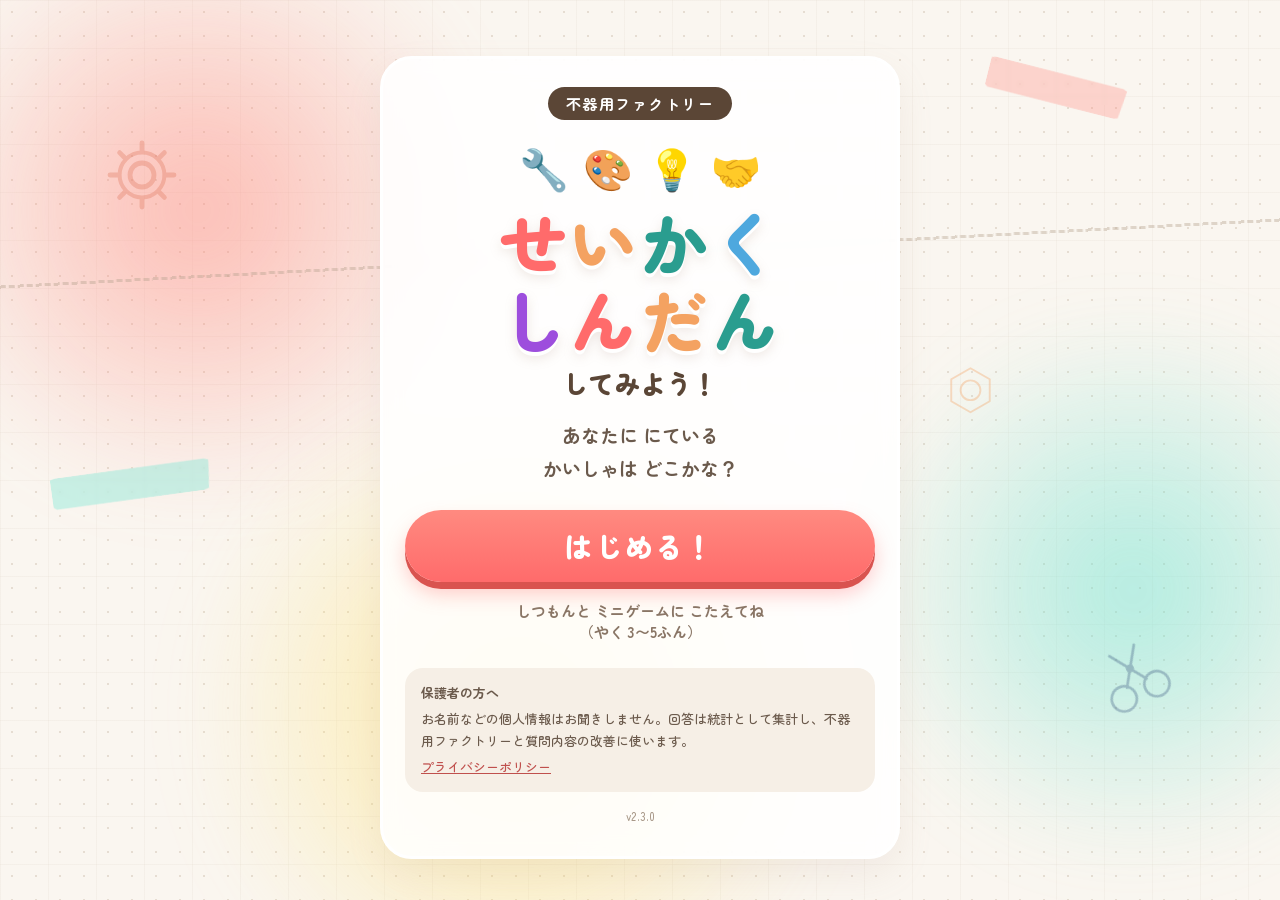
==== commit 58b68b47: "v2.3.0：ねじしめを分かりやすく、ルールを全部見ずに始めるときは確かめる - ねじしめの動く遊び方に、ずれてタップすると締まらない場面を足した - 締まったねじは2回転と90度まわって緑色になる " ====
--- a/index.html
+++ b/index.html
@@ -201,6 +201,17 @@
       <h2 id="game-change-title">ほかの ゲームに するね！</h2>
       <p id="game-change-text">この スマホでは<br>かたむける ゲームが できないみたい</p>
       <button type="button" class="submit" id="game-change-ok">つぎの ゲームへ</button>
+    </div>
+  </div>
+
+  <!-- ルールのカードを全部見ずに「はじめる！」を押したとき（知っている子はそのまま始められる） -->
+  <div class="modal" id="popup-howto-unseen" hidden>
+    <div class="modal-box" role="alertdialog" aria-modal="true" aria-labelledby="howto-unseen-title" aria-describedby="howto-unseen-text">
+      <div class="modal-emoji" aria-hidden="true">📖</div>
+      <h2 id="howto-unseen-title">ほんとうに はじめる？</h2>
+      <p id="howto-unseen-text">まだ みていない ルールが あるよ</p>
+      <button type="button" class="submit" id="howto-unseen-start">はじめる！</button>
+      <button type="button" class="modal-sub" id="howto-unseen-back">ルールを みる</button>
     </div>
   </div>
 
--- a/css/style.css
+++ b/css/style.css
@@ -1270,6 +1270,21 @@
   line-height: 1.2;
 }
 
+/* お知らせの2つめのボタン（白地） */
+.modal-sub {
+  display: block;
+  width: 100%;
+  min-height: 52px;
+  margin-top: 12px;
+  border: 3px solid #cfe3f5;
+  border-radius: 28px;
+  background: #fff;
+  color: var(--sky-title);
+  font-size: 18px;
+  font-weight: 900;
+  cursor: pointer;
+}
+
 .modal-box h2 {
   margin: 8px 0;
   font-size: 24px;
--- a/css/games.css
+++ b/css/games.css
@@ -267,7 +267,7 @@
   border-radius: 50%;
   background: radial-gradient(circle at 35% 35%, #f2f4f7, #9aa5b1 70%, #6b7785);
   box-shadow: 0 3px 6px rgba(0, 0, 0, 0.2);
-  transition: transform 0.4s ease;
+  transition: transform 1s cubic-bezier(0.2, 0.7, 0.3, 1), background 0.3s;
 }
 
 .screw::after {
@@ -281,8 +281,10 @@
   background: #4a5560;
 }
 
+/* 締まったねじは、2回転と90度まわって緑になる（90度だけでは分かりにくかった） */
 .screw.done {
-  transform: rotate(90deg) scale(0.92);
+  transform: rotate(810deg) scale(0.92);
+  background: radial-gradient(circle at 35% 35%, #e6fff1, #4cc38a 70%, #2b8a5e);
   box-shadow: 0 0 0 5px #8ee6b2, 0 3px 6px rgba(0, 0, 0, 0.2);
 }
 
@@ -314,11 +316,33 @@
   border-left: 2px dashed rgba(23, 102, 179, 0.25);
 }
 
-.screw-lane {
+/* ねじを入れる板：鉄板か木の板（毎回ランダム） */
+.screw-plate {
   position: absolute;
   left: 8px;
   right: 8px;
-  border-bottom: 3px solid #d7e6f3;
+  height: 72px;
+  border-radius: 10px;
+  box-shadow: inset 0 2px 0 rgba(255, 255, 255, 0.6), inset 0 -3px 0 rgba(0, 0, 0, 0.15), 0 3px 6px rgba(0, 0, 0, 0.15);
+}
+
+.screw-plate.iron,
+.hd-plate.iron {
+  background:
+    radial-gradient(circle at 12px 12px, #7d8792 3px, transparent 4px),
+    radial-gradient(circle at calc(100% - 12px) 12px, #7d8792 3px, transparent 4px),
+    radial-gradient(circle at 12px calc(100% - 12px), #7d8792 3px, transparent 4px),
+    radial-gradient(circle at calc(100% - 12px) calc(100% - 12px), #7d8792 3px, transparent 4px),
+    repeating-linear-gradient(90deg, rgba(255, 255, 255, 0.12) 0 2px, transparent 2px 6px),
+    linear-gradient(180deg, #dfe4e9, #a9b2bc);
+}
+
+.screw-plate.wood,
+.hd-plate.wood {
+  background:
+    repeating-linear-gradient(178deg, rgba(110, 64, 24, 0.2) 0 2px, transparent 2px 9px),
+    repeating-linear-gradient(181deg, rgba(255, 236, 200, 0.18) 0 4px, transparent 4px 15px),
+    linear-gradient(180deg, #e6b97f, #c8894b);
 }
 
 /* ---------- 石割り ---------- */
@@ -1450,6 +1474,17 @@
   color: #2a9d8f;
 }
 
+.hd-pop.bad {
+  color: #e63946;
+}
+
+.hd-plate {
+  width: 86%;
+  height: 40%;
+  border-radius: 8px;
+  box-shadow: inset 0 2px 0 rgba(255, 255, 255, 0.6), inset 0 -2px 0 rgba(0, 0, 0, 0.15);
+}
+
 .hd-screw {
   width: 28px;
   height: 28px;
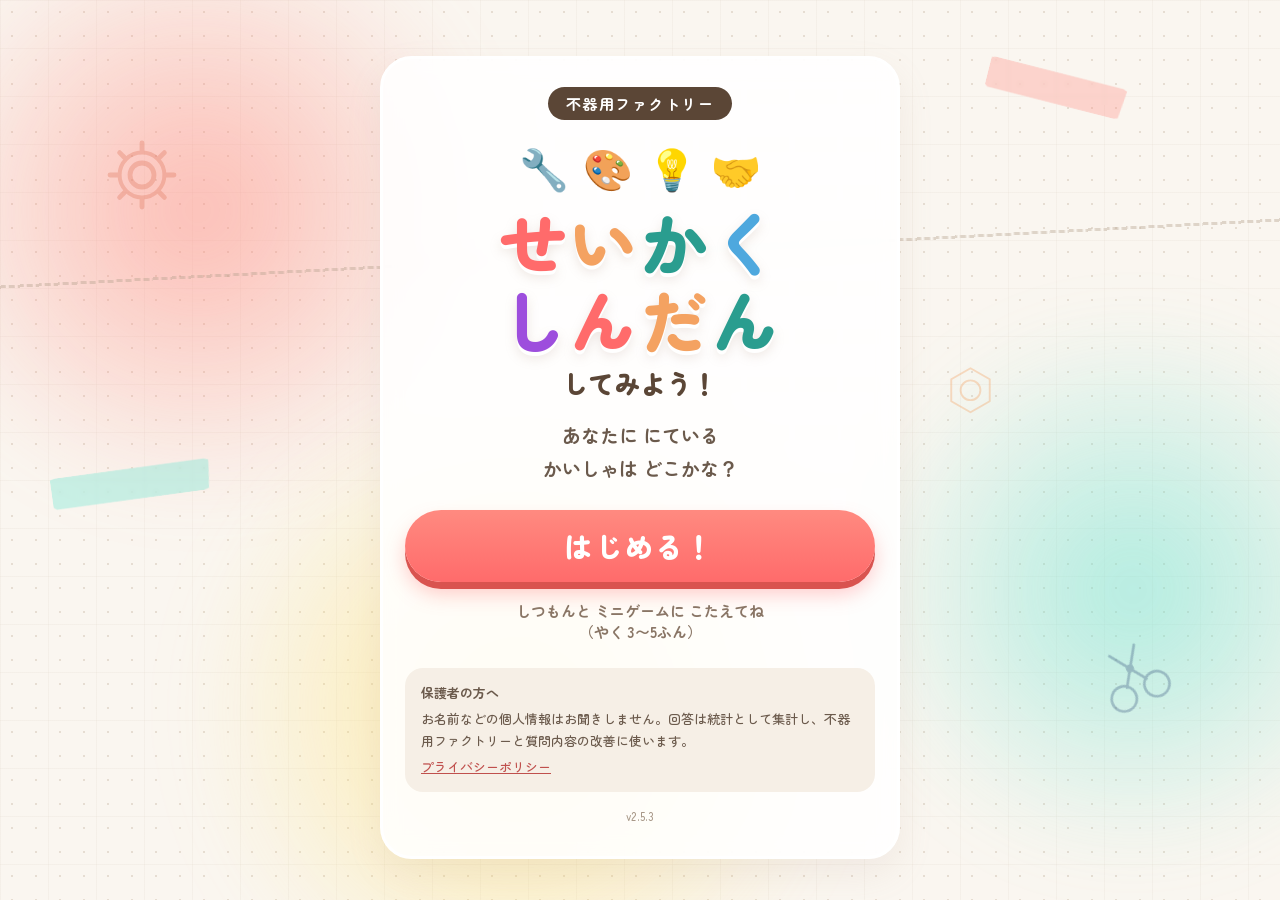
==== commit 287c0b1c: "v2.5.3：しつもんの前に「はじめる まえに」の説明画面を足す - しつもんの数、ミニゲームが入る場所と とばせること、ルールの説明があることを、3つ縦に並べて順に出す - 数と場所は questi" ====
--- a/index.html
+++ b/index.html
@@ -76,6 +76,19 @@
       </div>
     </section>
 
+    <!-- はじめる まえの説明（v2.5.3）：しつもんの数・ミニゲームの場所・ルールの説明。中身は js/app.js の renderGuide -->
+    <section id="screen-guide" class="screen" data-bg="sky" hidden aria-labelledby="guide-title">
+      <div class="survey guide">
+        <header class="header">
+          <div class="star" aria-hidden="true">🗺️</div>
+          <h1 id="guide-title">はじめる まえに</h1>
+          <p>こんな ふうに すすむよ</p>
+        </header>
+        <ol class="guide-list" id="guide-list"></ol>
+        <button type="button" class="submit" id="guide-ok">わかった！</button>
+      </div>
+    </section>
+
     <!-- S-002 質問画面（hero-survey-all-files のデザイン） -->
     <section id="screen-question" class="screen" data-bg="sky" hidden aria-labelledby="q-text">
       <div class="survey">
@@ -121,6 +134,7 @@
           <p class="game-time" id="game-time"></p>
           <div class="game-demo" id="game-demo" aria-hidden="true"></div>
           <button type="button" class="submit" id="game-start">はじめる！</button>
+          <p class="game-guardian" id="game-guardian" hidden></p>
         </div>
         <div class="game-play" id="game-play" hidden>
           <div class="game-top">
@@ -131,7 +145,7 @@
           <div class="game-stage" id="game-stage"></div>
         </div>
         <div class="game-done" id="game-done" hidden>
-          <div class="game-done-emoji" aria-hidden="true">🌟</div>
+          <div class="game-done-emoji" id="game-done-emoji" aria-hidden="true">🌟</div>
           <p id="game-done-text">すごい！</p>
         </div>
       </div>
--- a/css/style.css
+++ b/css/style.css
@@ -1609,3 +1609,210 @@
     line-height: 1.15;
   }
 }
+
+/* ==========================================================================
+   はじめる まえの説明（v2.5.3）
+   3つの項目が上から順に ふわっと出て、それぞれの絵が動く。
+   項目の順番は --n（0〜2）、しつもんの つぶの順番は --i（1〜10）。
+   ========================================================================== */
+
+#screen-guide .header {
+  margin: 6px 0 14px;
+}
+
+.guide-list {
+  list-style: none;
+  display: grid;
+  gap: 10px;
+  margin: 0 0 16px;
+  padding: 0;
+}
+
+.guide-item {
+  display: grid;
+  grid-template-columns: 34px 1fr;
+  gap: 10px;
+  align-items: start;
+  padding: 12px 12px 12px 10px;
+  border-radius: 20px;
+  background: var(--choice-2);
+  animation: guide-in 0.5s cubic-bezier(0.2, 0.9, 0.3, 1.3) both;
+  animation-delay: calc(var(--n) * 0.7s + 0.2s);
+}
+
+.guide-item:nth-child(2) { background: var(--choice-3); }
+.guide-item:nth-child(3) { background: var(--choice-4); }
+
+@keyframes guide-in {
+  from { opacity: 0; transform: translateY(16px) scale(0.96); }
+  to { opacity: 1; transform: none; }
+}
+
+.guide-num {
+  display: flex;
+  align-items: center;
+  justify-content: center;
+  width: 34px;
+  height: 34px;
+  border-radius: 50%;
+  background: var(--mark-2);
+  color: #fff;
+  font-size: 18px;
+  font-weight: 900;
+}
+
+.guide-item:nth-child(2) .guide-num { background: var(--mark-3); }
+.guide-item:nth-child(3) .guide-num { background: var(--mark-4); }
+
+.guide-text {
+  margin: 4px 0 0;
+  color: #26384a;
+  font-size: 17px;
+  font-weight: 900;
+  line-height: 1.6;
+}
+
+.guide-icon {
+  display: inline-block;
+  margin-right: 4px;
+}
+
+.guide-sub {
+  margin: 2px 0 0;
+  color: #2f6b3e;
+  font-size: 14px;
+  font-weight: 700;
+  line-height: 1.6;
+}
+
+.guide-art {
+  display: flex;
+  flex-wrap: wrap;
+  align-items: center;
+  gap: 8px;
+  margin-top: 8px;
+}
+
+/* しつもんの つぶ：左から順に ともる */
+.guide-track {
+  display: flex;
+  align-items: center;
+  gap: 4px;
+}
+
+.guide-track i {
+  width: 12px;
+  height: 12px;
+  border-radius: 50%;
+  background: #fff;
+  box-shadow: inset 0 0 0 2px #cfe3f5;
+  animation: guide-dot 0.3s ease both;
+  animation-delay: calc(var(--n) * 0.7s + 0.5s + var(--i) * 0.08s);
+}
+
+@keyframes guide-dot {
+  from { background: #fff; transform: scale(0.6); }
+  60% { transform: scale(1.3); }
+  to { background: #ffad26; box-shadow: none; transform: none; }
+}
+
+/* ミニゲームの しるし：つぶが ともったあと、ぴょこぴょこ はねる */
+.guide-track b {
+  font-size: 16px;
+  line-height: 1;
+  animation: guide-hop 1.4s ease-in-out infinite;
+  animation-delay: calc(var(--n) * 0.7s + 1.5s);
+}
+
+@keyframes guide-hop {
+  0%, 60%, 100% { transform: none; }
+  20% { transform: translateY(-6px) rotate(-8deg); }
+  40% { transform: translateY(0) rotate(6deg); }
+}
+
+/* 「とばす」ボタン（ゲーム中の右上のボタンに にせる） */
+.guide-skip {
+  padding: 2px 10px;
+  border: 2px solid #cfe3f5;
+  border-radius: 999px;
+  background: #fff;
+  color: #5b7590;
+  font-size: 12px;
+  font-weight: 800;
+  animation: guide-wiggle 2.4s ease-in-out infinite;
+  animation-delay: calc(var(--n) * 0.7s + 1.8s);
+}
+
+@keyframes guide-wiggle {
+  0%, 70%, 100% { transform: none; }
+  78% { transform: rotate(-6deg) scale(1.08); }
+  86% { transform: rotate(6deg) scale(1.08); }
+}
+
+/* ルールの説明：カードが めくれて、点が 1→2→3 と すすむ */
+.guide-rule {
+  display: flex;
+  align-items: center;
+  gap: 8px;
+}
+
+.guide-rule-card {
+  padding: 3px 10px;
+  border: 2px solid #d9cdf3;
+  border-radius: 10px;
+  background: #fff;
+  font-size: 14px;
+  animation: guide-flip 2.4s ease-in-out infinite;
+  animation-delay: calc(var(--n) * 0.7s + 0.8s);
+}
+
+@keyframes guide-flip {
+  0%, 25%, 100% { transform: none; }
+  33% { transform: rotateY(90deg); }
+  41% { transform: none; }
+}
+
+.guide-rule-dots {
+  display: flex;
+  gap: 4px;
+}
+
+.guide-rule-dots i {
+  width: 8px;
+  height: 8px;
+  border-radius: 50%;
+  background: #d9cdf3;
+  animation: guide-page 2.4s steps(1) infinite;
+  animation-delay: calc(var(--n) * 0.7s + 0.8s);
+}
+
+.guide-rule-dots i:nth-child(2) { animation-name: guide-page-2; }
+.guide-rule-dots i:nth-child(3) { animation-name: guide-page-3; }
+
+@keyframes guide-page { 0% { background: var(--mark-4); } 33% { background: #d9cdf3; } }
+@keyframes guide-page-2 { 0% { background: #d9cdf3; } 33% { background: var(--mark-4); } 66% { background: #d9cdf3; } }
+@keyframes guide-page-3 { 0% { background: #d9cdf3; } 66% { background: var(--mark-4); } }
+
+/* 「わかった！」は、3つ目が出たあとに出す（押すのは いつでも できる） */
+#guide-ok {
+  animation: guide-fade 0.5s ease both;
+  animation-delay: calc(var(--n, 3) * 0.7s + 0.2s);
+}
+
+/* 押したときに沈む動き（.submit:active の transform）を じゃましないよう、不透明度だけ */
+@keyframes guide-fade {
+  from { opacity: 0; }
+  to { opacity: 1; }
+}
+
+@media (max-height: 760px) {
+  #screen-guide .star {
+    display: none;
+  }
+  .guide-item {
+    padding: 9px 10px 9px 8px;
+  }
+  .guide-text {
+    font-size: 16px;
+  }
+}
--- a/css/games.css
+++ b/css/games.css
@@ -146,6 +146,11 @@
   -webkit-touch-callout: none;
 }
 
+/* クロスワードは、盤・会社の説明つきのヒント・文字ボタンを縦に並べるので、画面の下まで使う */
+.game-stage.game-crossword {
+  height: max(360px, min(calc(100dvh - 120px), 620px));
+}
+
 .game-stage canvas {
   position: absolute;
   inset: 0;
@@ -166,15 +171,18 @@
   font-weight: 900;
   white-space: nowrap;
   pointer-events: none;
-  animation: pop-up 0.9s ease-out forwards;
+  animation: pop-up 1.7s ease-out forwards;   /* js/games/core.js の POP_MS と合わせる */
 }
 
 .game-pop.good { color: #2a9d8f; }
 .game-pop.bad { color: #e76f51; }
 
+/* ふわっと出て（0.2秒）、1秒くらい止まってから（〜1.4秒）、上へ消える */
 @keyframes pop-up {
   0% { opacity: 0; transform: translate(-50%, -30%) scale(0.7); }
-  20% { opacity: 1; transform: translate(-50%, -60%) scale(1.1); }
+  12% { opacity: 1; transform: translate(-50%, -60%) scale(1.1); }
+  18% { opacity: 1; transform: translate(-50%, -60%) scale(1); }
+  80% { opacity: 1; transform: translate(-50%, -70%) scale(1); }
   100% { opacity: 0; transform: translate(-50%, -140%) scale(1); }
 }
 
@@ -184,6 +192,52 @@
   font-size: 34px;
   font-weight: 900;
   color: var(--sky-title);
+}
+
+/* ゲームの前の「3・2・1・スタート！」と、えあわせの「あんきタイム！」 */
+.game-countdown {
+  position: absolute;
+  inset: 0;
+  z-index: 30;
+  display: flex;
+  align-items: center;
+  justify-content: center;
+  background: rgba(255, 255, 255, 0.72);
+  color: #1766b3;
+  font-size: 84px;
+  font-weight: 900;
+  pointer-events: none;
+  animation: reveal 0.35s cubic-bezier(0.2, 0.9, 0.3, 1.5) both;
+}
+
+.game-countdown.word {
+  font-size: 40px;
+}
+
+/* 時間切れのとき、ゲームの上に出す「じかんぎれ！」 */
+.game-timeup {
+  position: absolute;
+  inset: 0;
+  z-index: 30;
+  display: flex;
+  flex-direction: column;
+  align-items: center;
+  justify-content: center;
+  gap: 6px;
+  background: rgba(255, 255, 255, 0.82);
+  color: #e63946;
+  font-size: 34px;
+  font-weight: 900;
+  animation: reveal 0.4s cubic-bezier(0.2, 0.9, 0.3, 1.5) both;
+}
+
+.game-timeup span {
+  font-size: 64px;
+}
+
+/* 耐久ゲームの時間切れは「しゅうりょう！」（がんばりきった色） */
+.game-timeup.finished {
+  color: #1766b3;
 }
 
 .game-done-emoji {
@@ -518,9 +572,12 @@
 
 /* ---------- 絵合わせ ---------- */
 
+/* カードは正方形（大きさは memory.js が決める）。盤は横・縦とも真ん中に置く */
 .memory-grid {
   position: absolute;
-  inset: 44px 12px 12px;
+  left: 50%;
+  top: calc(44px + (100% - 56px) / 2);
+  transform: translate(-50%, -50%);
   display: grid;
   gap: 10px;
 }
@@ -566,7 +623,7 @@
   transform: rotateY(180deg);
   background: #fff;
   box-shadow: inset 0 0 0 3px #e3eef8;
-  font-size: clamp(30px, 10vw, 46px);
+  font-size: calc(var(--card, 80px) * 0.5);
 }
 
 .memory-front img {
@@ -692,8 +749,75 @@
   transform: translateY(-6px);
 }
 
-.jar.bowl-jar {
-  border-radius: 0 0 28px 28px;
+/* ヒントで教えた色のびん */
+.jar.hint {
+  box-shadow: inset 0 0 0 4px rgba(255, 255, 255, 0.55), 0 0 0 4px #ffd166, 0 0 14px 4px rgba(255, 209, 102, 0.9);
+  animation: jar-hint 1s ease-in-out infinite alternate;
+}
+
+@keyframes jar-hint {
+  to { box-shadow: inset 0 0 0 4px rgba(255, 255, 255, 0.55), 0 0 0 4px #ffd166, 0 0 4px 1px rgba(255, 209, 102, 0.5); }
+}
+
+/* 上級（5本）は、パレットとぶつからないよう少し小さくして1段に並べる */
+.jars.five {
+  gap: 8px;
+  flex-wrap: nowrap;
+}
+
+.jars.five .jar {
+  width: 48px;
+  height: 66px;
+}
+
+.jars.five .jar::before {
+  left: 12px;
+  right: 12px;
+}
+
+/* 上級：まぜたクリームを残すパレット */
+.cream-palette {
+  position: absolute;
+  left: 12px;
+  right: 12px;
+  padding: 6px 8px 8px;
+  border-radius: 16px;
+  background: #fff;
+  box-shadow: inset 0 0 0 2px #e3eef8;
+  text-align: center;
+}
+
+.cream-palette-label {
+  margin-bottom: 4px;
+  color: #5b7590;
+  font-size: 11px;
+  font-weight: 800;
+}
+
+.cream-palette-dishes {
+  display: flex;
+  justify-content: center;
+  gap: 8px;
+}
+
+.palette-dish {
+  width: 40px;
+  height: 40px;
+  border: none;
+  border-radius: 50%;
+  box-shadow: inset 0 -4px 0 rgba(0, 0, 0, 0.12), 0 2px 0 rgba(0, 0, 0, 0.1);
+  cursor: pointer;
+}
+
+.palette-dish.empty {
+  background: #f1f3f5;
+  box-shadow: inset 0 0 0 2px #e3eef8;
+  cursor: default;
+}
+
+.palette-dish.sel {
+  outline: 4px solid var(--selected);
+  outline-offset: 2px;
 }
 
 .cream-q {
@@ -872,6 +996,26 @@
   width: calc(100% - 4px);
   height: calc(100% - 4px);
   object-fit: contain;
+}
+
+/* ゴールのマス：たてものの絵の下に「ゴール」 */
+.robot-cell.goal {
+  box-shadow: inset 0 0 0 3px #ffd166;
+}
+
+.robot-goal-label {
+  position: absolute;
+  left: 50%;
+  bottom: 1px;
+  transform: translateX(-50%);
+  padding: 0 3px;
+  border-radius: 4px;
+  background: rgba(255, 255, 255, 0.9);
+  color: #e76f51;
+  font-size: 9px;
+  font-weight: 900;
+  line-height: 1.3;
+  white-space: nowrap;
 }
 
 .robot-sprite {
@@ -1032,6 +1176,12 @@
   background: #d8f3dc;
 }
 
+/* 時間切れで見せる正解（まちがい・空いていたマス） */
+.cw-cell.revealed {
+  color: #e63946;
+  background: #fff1f2;
+}
+
 .cw-num {
   position: absolute;
   margin: -1.2em 0 0 -1.4em;
@@ -1043,6 +1193,7 @@
   position: absolute;
   left: 8px;
   right: 8px;
+  overflow: hidden;
   padding: 6px 10px;
   border-radius: 10px;
   background: #fff;
@@ -1653,6 +1804,110 @@
 
 .hd-jar.yellow { background: #ffd166; }
 .hd-jar.blue { background: #4361ee; }
+.hd-jar.white { background: #fff; box-shadow: inset 0 0 0 2px #cfd8e3, inset 0 5px 0 rgba(255, 255, 255, 0.5); }
+.hd-jar.black { background: #2d2d2d; }
+.hd-jar.green { background: #3cb44b; }
+
+/* クリームづくりの上級：まぜた クリームを のこす パレット（ゲームの .cream-palette に にせる） */
+.hd-palette {
+  width: 64%;
+  height: 30px;
+  padding-left: 8px;
+  border-radius: 12px;
+  background: #fff;
+  box-shadow: inset 0 0 0 2px #e3eef8;
+  color: #5b7590;
+  font-size: 10px;
+  font-weight: 800;
+  line-height: 30px;
+  text-align: left;
+}
+
+.hd-dish {
+  width: 20px;
+  height: 20px;
+  border-radius: 50%;
+  background: #f1f3f5;
+  box-shadow: inset 0 0 0 2px #e3eef8;
+}
+
+.hd-dish.green { background: #3cb44b; box-shadow: inset 0 -3px 0 rgba(0, 0, 0, 0.12); }
+.hd-dish.orange { background: #f9a03f; box-shadow: inset 0 -3px 0 rgba(0, 0, 0, 0.12); }
+
+/* 説明画面の「はじめる！」の下に出す、保護者向けの文 */
+.game-guardian {
+  margin-top: 8px;
+  color: #6c757d;
+  font-size: 11px;
+  font-weight: 400;
+  line-height: 1.6;
+  text-align: left;
+}
+
+@media (max-height: 580px) {
+  .game-guardian {
+    margin-top: 5px;
+    font-size: 10px;
+    line-height: 1.45;
+  }
+  /* 保護者向けの文があるゲームは、説明の絵を少し小さくして1画面に収める */
+  .game-intro.has-guardian .howto-scene {
+    width: min(100%, 300px, 34vh);
+  }
+}
+
+/* ボールころがしの説明 */
+.hd-ball {
+  width: 14px;
+  height: 14px;
+  border-radius: 50%;
+  background: #ef476f;
+}
+
+.hd-bar {
+  width: 46%;
+  height: 4px;
+  border-radius: 2px;
+  background: #8d99ae;
+}
+
+.hd-cover {
+  display: flex;
+  align-items: center;
+  justify-content: center;
+  width: 86%;
+  height: 32%;
+  border-radius: 6px;
+  background: #ced4da;
+  color: #495057;
+  font-size: 18px;
+  font-weight: 900;
+}
+
+.hd-phone i {
+  display: block;
+  width: 26px;
+  height: 46px;
+  border: 3px solid #2b2d42;
+  border-radius: 7px;
+  background: #fff;
+}
+
+/* なぞる線の説明：スタートの みどりの まる */
+.hd-start {
+  width: 14px;
+  height: 14px;
+  border-radius: 50%;
+  background: #06d6a0;
+}
+
+/* ヒントで光るびん（クリームづくりの説明） */
+.hd-glow {
+  width: 30px;
+  height: 36px;
+  border-radius: 8px;
+  box-shadow: 0 0 0 3px #ffd166, 0 0 10px 3px rgba(255, 209, 102, 0.9);
+}
 
 .hd-thermo {
   width: 22px;
@@ -1732,6 +1987,24 @@
   object-fit: contain;
 }
 
+/* ロボットの説明：くろい かべ（ゲームの .robot-cell.wall と同じ しましま） */
+.hd-wall {
+  width: 34px;
+  height: 34px;
+  border-radius: 6px;
+  background: repeating-linear-gradient(45deg, #8d99ae 0 6px, #7a869a 6px 12px);
+}
+
+/* ロボットの説明：ゴールの たてものの下の「ゴール」 */
+.hd-goal {
+  padding: 0 5px;
+  border-radius: 6px;
+  background: #fff3e0;
+  color: #e76f51;
+  font-size: 11px;
+  font-weight: 900;
+}
+
 .hd-block {
   width: 26px;
   height: 26px;
@@ -1739,6 +2012,24 @@
   background: #ffd166;
   color: #5b4636;
   font-size: 16px;
+}
+
+.hd-block.wide {
+  width: 44px;
+  font-size: 14px;
+}
+
+/* ロボットの「くっつくよ」のカード：あいて いる わくと、とんで いく「×3」 */
+.hd-block.slot {
+  background: #f1f3f5;
+  color: #ced4da;
+}
+
+.hd-block.tag {
+  width: 30px;
+  background: #ff9f1c;
+  color: #fff;
+  font-size: 13px;
 }
 
 .hd-key {
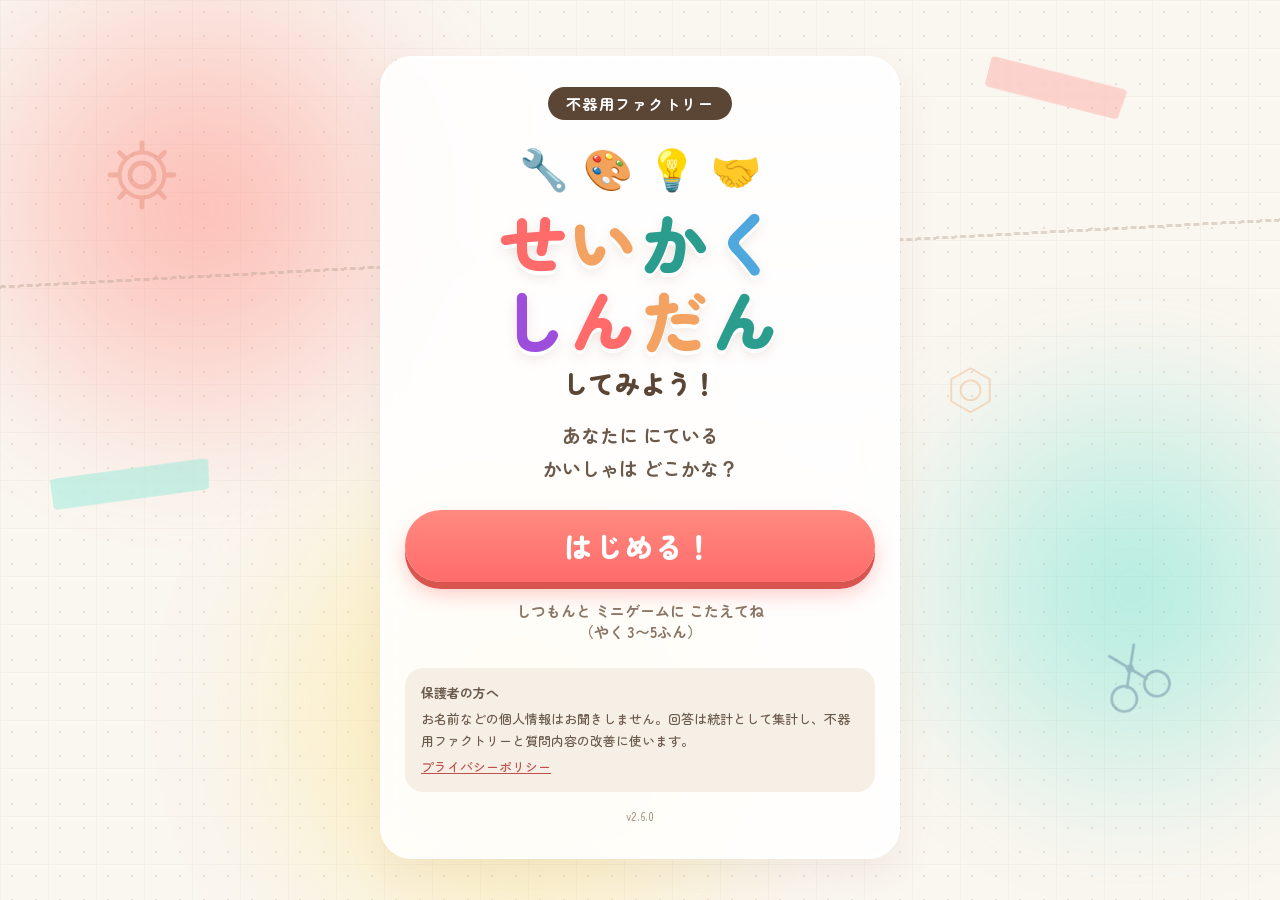
==== commit b347c684: "v2.6.0：社長さん用（?shacho）を足し、GAS にゲーム集計と社長回答のシートを足す - ?shacho：最初に「どの企業の社長さんですか？」（「ここにない」なら企業名を書く）。年れいと気に" ====
--- a/index.html
+++ b/index.html
@@ -103,6 +103,8 @@
           <p id="q-hint"></p>
         </header>
         <section class="choices" id="q-choices" aria-label="こたえ"></section>
+        <!-- 社長さん用の「ここにない」を選んだときだけ出す（v2.6.0） -->
+        <input type="text" class="other-input" id="q-other" maxlength="100" autocomplete="organization" aria-label="企業名" hidden>
         <p class="message" id="q-message" aria-live="polite"></p>
         <button type="button" class="submit" id="q-submit">これに きめた！</button>
       </div>
@@ -132,6 +134,7 @@
           <p class="game-howto" id="game-howto"></p>
           <p class="game-tier-note" id="game-tier-note" hidden></p>
           <p class="game-time" id="game-time"></p>
+          <p class="game-rules-head" id="game-rules-head" hidden>ルール せつめい<span id="game-rules-swipe">スワイプして よんでね</span></p>
           <div class="game-demo" id="game-demo" aria-hidden="true"></div>
           <button type="button" class="submit" id="game-start">はじめる！</button>
           <p class="game-guardian" id="game-guardian" hidden></p>
@@ -181,6 +184,8 @@
         </div>
 
         <button type="button" class="big-button again-button" id="again-button">もういちど あそぶ</button>
+        <!-- 社長さん用だけ：ミニゲームを えらんで あそぶ画面へ（v2.6.0） -->
+        <a class="big-button games-button" id="games-button" href="?shacho&amp;games" hidden>ミニゲームで あそぶ</a>
         <p class="app-version" data-version></p>
         <div class="debug" id="debug" hidden></div>
       </div>
--- a/css/style.css
+++ b/css/style.css
@@ -1021,6 +1021,60 @@
   box-shadow: 0 2px 0 #1f7a6f;
 }
 
+/* 社長さん用：ミニゲームを えらんで あそぶ画面へ（v2.6.0） */
+.games-button {
+  display: flex;
+  align-items: center;
+  justify-content: center;
+  margin-top: 16px;
+  background: linear-gradient(#ffd166, #f4a261);
+  box-shadow: 0 7px 0 #c97b3a, 0 12px 20px rgba(244, 162, 97, 0.3);
+  color: #fff;
+  font-size: 22px;
+  text-align: center;
+  text-decoration: none;
+}
+
+.games-button[hidden] {
+  display: none;
+}
+
+.games-button:active {
+  box-shadow: 0 2px 0 #c97b3a;
+}
+
+/* 社長さん用の「ここにない」：企業名を書く欄 */
+.other-input {
+  display: block;
+  width: 100%;
+  min-height: 46px;
+  margin-top: 10px;
+  padding: 8px 14px;
+  border: 3px solid var(--selected);
+  border-radius: 16px;
+  background: #fff;
+  color: #26384a;
+  font: inherit;
+  font-size: 17px;
+  font-weight: 700;
+}
+
+.other-input[hidden] {
+  display: none;
+}
+
+.other-input.missing {
+  border-color: #e63946;
+  background: #fff0f1;
+  animation: shake-input 0.4s ease;
+}
+
+@keyframes shake-input {
+  0%, 100% { transform: none; }
+  25% { transform: translateX(-6px); }
+  75% { transform: translateX(6px); }
+}
+
 /* ?debug を付けたときの確認用 */
 .debug {
   margin-top: 24px;
@@ -1749,49 +1803,30 @@
   86% { transform: rotate(6deg) scale(1.08); }
 }
 
-/* ルールの説明：カードが めくれて、点が 1→2→3 と すすむ */
-.guide-rule {
+/* にている かいしゃ：あなたと かいしゃの あいだで ハートが どきどき */
+.guide-match {
   display: flex;
   align-items: center;
-  gap: 8px;
-}
-
-.guide-rule-card {
-  padding: 3px 10px;
-  border: 2px solid #d9cdf3;
-  border-radius: 10px;
-  background: #fff;
-  font-size: 14px;
-  animation: guide-flip 2.4s ease-in-out infinite;
+  gap: 6px;
+  font-size: 18px;
+}
+
+.guide-match b {
+  font-weight: normal;
+  line-height: 1;
+}
+
+.guide-match i {
+  font-style: normal;
+  animation: guide-beat 1.2s ease-in-out infinite;
   animation-delay: calc(var(--n) * 0.7s + 0.8s);
 }
 
-@keyframes guide-flip {
-  0%, 25%, 100% { transform: none; }
-  33% { transform: rotateY(90deg); }
-  41% { transform: none; }
-}
-
-.guide-rule-dots {
-  display: flex;
-  gap: 4px;
-}
-
-.guide-rule-dots i {
-  width: 8px;
-  height: 8px;
-  border-radius: 50%;
-  background: #d9cdf3;
-  animation: guide-page 2.4s steps(1) infinite;
-  animation-delay: calc(var(--n) * 0.7s + 0.8s);
-}
-
-.guide-rule-dots i:nth-child(2) { animation-name: guide-page-2; }
-.guide-rule-dots i:nth-child(3) { animation-name: guide-page-3; }
-
-@keyframes guide-page { 0% { background: var(--mark-4); } 33% { background: #d9cdf3; } }
-@keyframes guide-page-2 { 0% { background: #d9cdf3; } 33% { background: var(--mark-4); } 66% { background: #d9cdf3; } }
-@keyframes guide-page-3 { 0% { background: #d9cdf3; } 66% { background: var(--mark-4); } }
+@keyframes guide-beat {
+  0%, 40%, 100% { transform: scale(1); }
+  15% { transform: scale(1.35); }
+  28% { transform: scale(1.1); }
+}
 
 /* 「わかった！」は、3つ目が出たあとに出す（押すのは いつでも できる） */
 #guide-ok {
--- a/css/games.css
+++ b/css/games.css
@@ -1834,6 +1834,31 @@
 .hd-dish.green { background: #3cb44b; box-shadow: inset 0 -3px 0 rgba(0, 0, 0, 0.12); }
 .hd-dish.orange { background: #f9a03f; box-shadow: inset 0 -3px 0 rgba(0, 0, 0, 0.12); }
 
+/* 説明カードの上の「ルール せつめい / スワイプして よんでね」（v2.6.0） */
+.game-rules-head {
+  margin: 6px 0 4px;
+  color: var(--sky-title);
+  font-size: 15px;
+  font-weight: 900;
+  line-height: 1.4;
+  text-align: center;
+}
+
+.game-rules-head[hidden] {
+  display: none;
+}
+
+.game-rules-head span {
+  display: block;
+  color: #5b7590;
+  font-size: 12px;
+  font-weight: 700;
+}
+
+.game-rules-head span[hidden] {
+  display: none;
+}
+
 /* 説明画面の「はじめる！」の下に出す、保護者向けの文 */
 .game-guardian {
   margin-top: 8px;
@@ -1852,7 +1877,21 @@
   }
   /* 保護者向けの文があるゲームは、説明の絵を少し小さくして1画面に収める */
   .game-intro.has-guardian .howto-scene {
-    width: min(100%, 300px, 34vh);
+    width: min(100%, 300px, 24vh);
+  }
+  /* そのうえで、「スワイプして よんでね」を同じ行に並べる（ボールころがしが 540px に収まるように） */
+  .game-intro.has-guardian .game-rules-head span {
+    display: inline;
+    margin-left: 6px;
+  }
+  /* 「ルール せつめい / スワイプして よんでね」も詰める */
+  .game-rules-head {
+    margin: 2px 0;
+    font-size: 13px;
+    line-height: 1.3;
+  }
+  .game-rules-head span {
+    font-size: 11px;
   }
 }
 
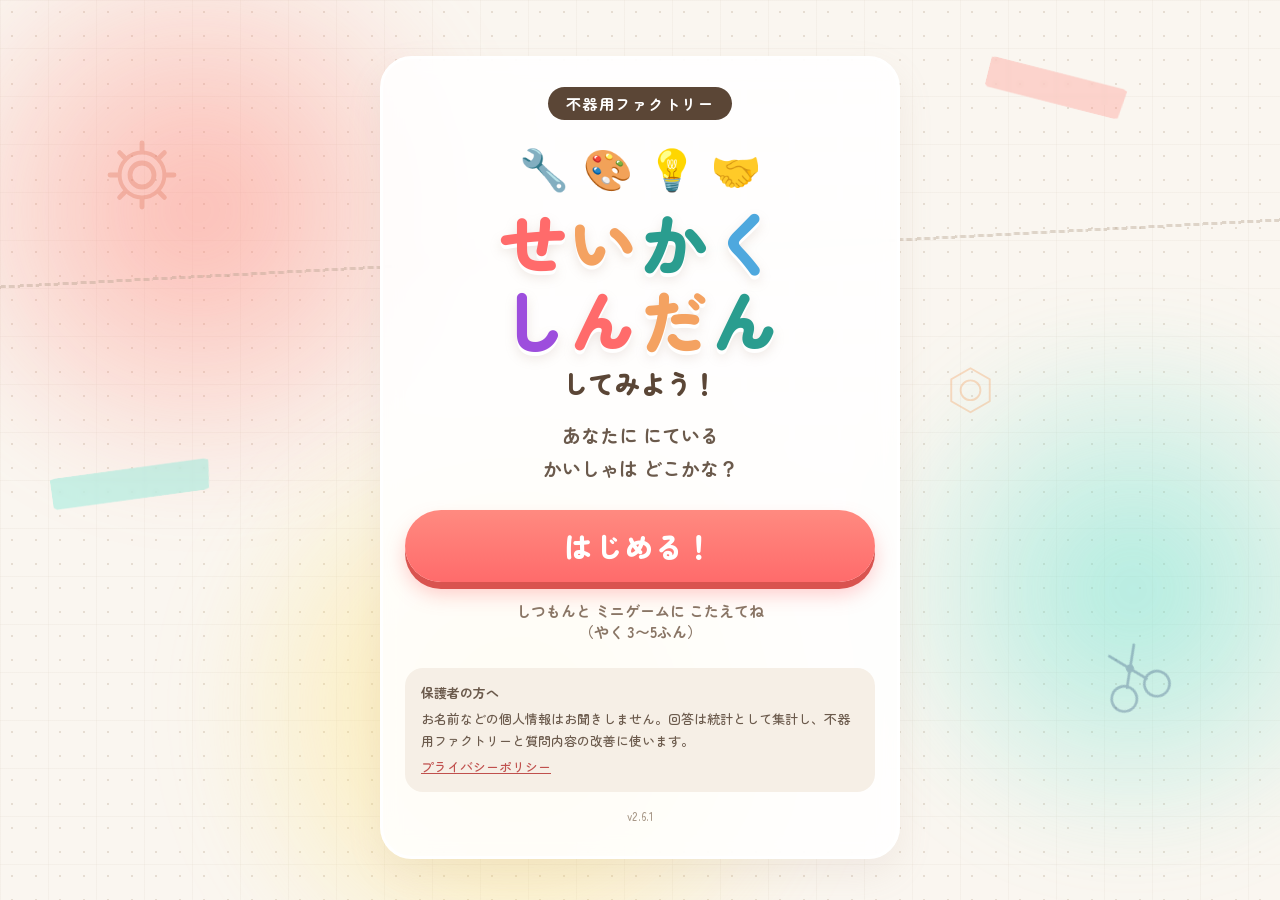
==== commit 451ecb0e: "v2.6.1：「ルール せつめい」を目立たせ、ケースを まもれ に ゲームオーバーを足す - 「ルール せつめい」を黄色の わくで囲んで大きくし、スワイプの指を動かす。低い画面では1行に並べ、1画面に" ====
--- a/index.html
+++ b/index.html
@@ -134,7 +134,7 @@
           <p class="game-howto" id="game-howto"></p>
           <p class="game-tier-note" id="game-tier-note" hidden></p>
           <p class="game-time" id="game-time"></p>
-          <p class="game-rules-head" id="game-rules-head" hidden>ルール せつめい<span id="game-rules-swipe">スワイプして よんでね</span></p>
+          <p class="game-rules-head" id="game-rules-head" hidden><b class="game-rules-title"><span aria-hidden="true">📖</span>ルール せつめい</b><span class="game-rules-swipe" id="game-rules-swipe"><i aria-hidden="true">👈</i>スワイプして よんでね<i aria-hidden="true">👉</i></span></p>
           <div class="game-demo" id="game-demo" aria-hidden="true"></div>
           <button type="button" class="submit" id="game-start">はじめる！</button>
           <p class="game-guardian" id="game-guardian" hidden></p>
--- a/css/games.css
+++ b/css/games.css
@@ -235,6 +235,11 @@
   font-size: 64px;
 }
 
+/* ゲームオーバー（ケースを まもれ の「💥 こわれちゃった！」。v2.6.1） */
+.game-timeup.over {
+  color: #6c757d;
+}
+
 /* 耐久ゲームの時間切れは「しゅうりょう！」（がんばりきった色） */
 .game-timeup.finished {
   color: #1766b3;
@@ -944,6 +949,92 @@
 @keyframes case-hit {
   30% { transform: scale(0.9) rotate(-6deg); }
   60% { transform: scale(1.05) rotate(4deg); }
+}
+
+/* こわれる：ゆれてから消え、かわりに左右の半分が われて飛ぶ（v2.6.1） */
+.case.broken {
+  animation: case-shake 0.3s ease, case-vanish 0.01s linear 0.3s forwards;
+}
+
+@keyframes case-shake {
+  20% { transform: translateX(-6px) rotate(-4deg); }
+  40% { transform: translateX(6px) rotate(4deg); }
+  60% { transform: translateX(-4px) rotate(-2deg); }
+  80% { transform: translateX(4px) rotate(2deg); }
+}
+
+@keyframes case-vanish {
+  to { opacity: 0; }
+}
+
+.case-half {
+  position: absolute;
+  left: 50%;
+  top: 50%;
+  width: 48px;
+  height: 70px;
+  margin-top: -35px;
+  background: linear-gradient(135deg, #e9ecef, #adb5bd);
+  box-shadow: inset 0 0 0 4px #ced4da, 0 6px 0 #868e96;
+  opacity: 0;
+}
+
+.case-half.left {
+  margin-left: -48px;
+  border-radius: 12px 0 0 12px;
+  clip-path: polygon(0 0, 100% 0, 80% 30%, 100% 55%, 75% 80%, 100% 100%, 0 100%);
+  animation: case-half-left 0.8s cubic-bezier(0.3, 0.6, 0.5, 1) 0.3s forwards;
+}
+
+.case-half.right {
+  margin-left: 0;
+  border-radius: 0 12px 12px 0;
+  clip-path: polygon(0 0, 100% 0, 100% 100%, 0 100%, 25% 80%, 0 55%, 20% 30%);
+  animation: case-half-right 0.8s cubic-bezier(0.3, 0.6, 0.5, 1) 0.3s forwards;
+}
+
+@keyframes case-half-left {
+  0% { opacity: 1; transform: none; }
+  100% { opacity: 1; transform: translate(-46px, 40px) rotate(-28deg); }
+}
+
+@keyframes case-half-right {
+  0% { opacity: 1; transform: none; }
+  100% { opacity: 1; transform: translate(46px, 40px) rotate(28deg); }
+}
+
+.case-boom {
+  position: absolute;
+  left: 50%;
+  top: 50%;
+  font-size: 72px;
+  line-height: 1;
+  opacity: 0;
+  transform: translate(-50%, -50%);
+  animation: case-boom 0.6s ease-out 0.25s;
+}
+
+@keyframes case-boom {
+  0% { opacity: 1; transform: translate(-50%, -50%) scale(0.4); }
+  60% { opacity: 1; transform: translate(-50%, -50%) scale(1.4); }
+  100% { opacity: 0; transform: translate(-50%, -50%) scale(1.7); }
+}
+
+.case-bit {
+  position: absolute;
+  left: 50%;
+  top: 50%;
+  font-size: 22px;
+  line-height: 1;
+  opacity: 0;
+  transform: translate(-50%, -50%);
+  animation: case-bit 0.9s cubic-bezier(0.2, 0.7, 0.4, 1) 0.3s forwards;
+}
+
+@keyframes case-bit {
+  0% { opacity: 1; transform: translate(-50%, -50%); }
+  45% { opacity: 1; transform: translate(calc(-50% + var(--dx)), calc(-50% + var(--dy))) rotate(180deg); }
+  100% { opacity: 1; transform: translate(calc(-50% + var(--dx) * 1.3), calc(-50% + var(--dy) + 90px)) rotate(360deg); }
 }
 
 .case-lives {
@@ -1834,29 +1925,76 @@
 .hd-dish.green { background: #3cb44b; box-shadow: inset 0 -3px 0 rgba(0, 0, 0, 0.12); }
 .hd-dish.orange { background: #f9a03f; box-shadow: inset 0 -3px 0 rgba(0, 0, 0, 0.12); }
 
-/* 説明カードの上の「ルール せつめい / スワイプして よんでね」（v2.6.0） */
+/* 説明カードの上の「ルール せつめい / スワイプして よんでね」（v2.6.0）。
+   読みとばされないよう、黄色の わくで囲んで大きくし、出たときに一度 はずませる（v2.6.1） */
 .game-rules-head {
-  margin: 6px 0 4px;
-  color: var(--sky-title);
-  font-size: 15px;
-  font-weight: 900;
-  line-height: 1.4;
+  width: fit-content;
+  max-width: 100%;
+  margin: 8px auto 6px;
+  padding: 6px 18px 7px;
+  border: 3px solid #ffb703;
+  border-radius: 18px;
+  background: #fff6d6;
+  box-shadow: 0 3px 0 #f4c95d;
   text-align: center;
+  animation: rules-pop 0.6s cubic-bezier(0.2, 0.9, 0.3, 1.5) 0.3s both;
 }
 
 .game-rules-head[hidden] {
   display: none;
 }
 
-.game-rules-head span {
+@keyframes rules-pop {
+  0% { transform: scale(0.85); }
+  55% { transform: scale(1.08); }
+  100% { transform: none; }
+}
+
+.game-rules-title {
   display: block;
-  color: #5b7590;
-  font-size: 12px;
-  font-weight: 700;
-}
-
-.game-rules-head span[hidden] {
+  color: #b35c00;
+  font-size: 20px;
+  font-weight: 900;
+  line-height: 1.35;
+}
+
+.game-rules-title span {
+  margin-right: 4px;
+}
+
+.game-rules-swipe {
+  display: flex;
+  align-items: center;
+  justify-content: center;
+  gap: 6px;
+  color: #6b4a1f;
+  font-size: 15px;
+  font-weight: 800;
+  line-height: 1.4;
+}
+
+.game-rules-swipe[hidden] {
   display: none;
+}
+
+/* 左右の指が、スワイプの向きに うごく */
+.game-rules-swipe i {
+  font-style: normal;
+  animation: rules-swipe-l 1.4s ease-in-out infinite;
+}
+
+.game-rules-swipe i:last-child {
+  animation-name: rules-swipe-r;
+}
+
+@keyframes rules-swipe-l {
+  0%, 100% { transform: none; }
+  50% { transform: translateX(-5px); }
+}
+
+@keyframes rules-swipe-r {
+  0%, 100% { transform: none; }
+  50% { transform: translateX(5px); }
 }
 
 /* 説明画面の「はじめる！」の下に出す、保護者向けの文 */
@@ -1875,23 +2013,70 @@
     font-size: 10px;
     line-height: 1.45;
   }
-  /* 保護者向けの文があるゲームは、説明の絵を少し小さくして1画面に収める */
+}
+
+/* 「ルール せつめい / スワイプして よんでね」を足しても1画面に収まるように（v2.6.1）：
+   高さ 640px 以下では、どのゲームも2つを同じ行に並べ、難易度ごとの ひとこと（tierNote）があるゲームは絵を小さくする。
+   保護者向けの文があるゲーム（ボールころがし）は、780px 以下から そうする */
+@media (max-height: 640px) {
+  .game-intro .game-rules-head {
+    display: flex;
+    align-items: center;
+    gap: 8px;
+    margin: 2px auto;
+    padding: 1px 12px 2px;
+    white-space: nowrap;
+  }
+  .game-intro .game-rules-head[hidden] {
+    display: none;
+  }
+  .game-intro .game-rules-title {
+    font-size: 16px;
+  }
+  .game-intro .game-rules-swipe {
+    gap: 3px;
+    font-size: 12px;
+  }
+  /* 1行だと わくに入りきらないので、右の指は出さない */
+  .game-intro .game-rules-swipe i:last-child {
+    display: none;
+  }
+  .game-intro.has-note .howto-scene {
+    width: min(100%, 300px, 30vh);
+  }
+}
+
+@media (max-height: 780px) {
+  .game-intro.has-guardian .game-rules-head {
+    display: flex;
+    align-items: center;
+    gap: 8px;
+    margin: 2px auto;
+    padding: 1px 12px 2px;
+    white-space: nowrap;
+  }
+  .game-intro.has-guardian .game-rules-head[hidden] {
+    display: none;
+  }
+  .game-intro.has-guardian .game-rules-title {
+    font-size: 16px;
+  }
+  .game-intro.has-guardian .game-rules-swipe {
+    gap: 3px;
+    font-size: 12px;
+  }
+  .game-intro.has-guardian .game-rules-swipe i:last-child {
+    display: none;
+  }
   .game-intro.has-guardian .howto-scene {
-    width: min(100%, 300px, 24vh);
-  }
-  /* そのうえで、「スワイプして よんでね」を同じ行に並べる（ボールころがしが 540px に収まるように） */
-  .game-intro.has-guardian .game-rules-head span {
-    display: inline;
-    margin-left: 6px;
-  }
-  /* 「ルール せつめい / スワイプして よんでね」も詰める */
-  .game-rules-head {
-    margin: 2px 0;
-    font-size: 13px;
-    line-height: 1.3;
-  }
-  .game-rules-head span {
-    font-size: 11px;
+    width: min(100%, 300px, 32vh);
+  }
+}
+
+/* 580px 以下では、ボールころがしの絵を もっと小さくする（上の 780px の指定より後に書く） */
+@media (max-height: 580px) {
+  .game-intro.has-guardian .howto-scene {
+    width: min(100%, 300px, 18vh);
   }
 }
 
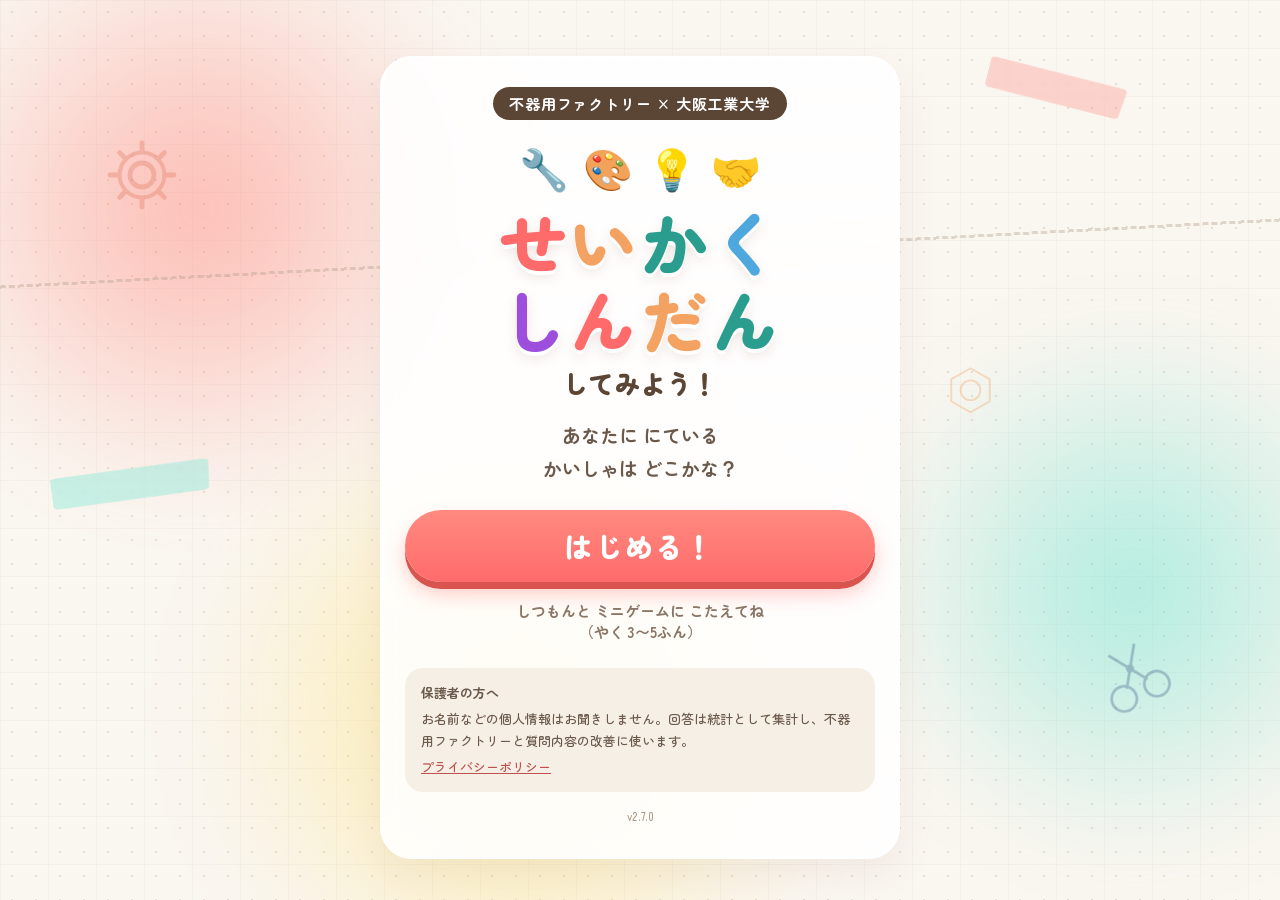
==== commit 948cb70c: "v2.7.0：タイトルを「不器用ファクトリー × 大阪工業大学」にする Co-Authored-By: Claude Fable 5.2 <noreply@anthropic.com>" ====
--- a/index.html
+++ b/index.html
@@ -5,7 +5,7 @@
   <meta name="viewport" content="width=device-width, initial-scale=1.0, viewport-fit=cover">
   <meta name="theme-color" content="#faf6f0">
   <meta name="description" content="不器用ファクトリーの まちじかんに あそべる せいかく しんだん">
-  <title>せいかく しんだん｜不器用ファクトリー</title>
+  <title>せいかく しんだん｜不器用ファクトリー × 大阪工業大学</title>
   <link rel="preconnect" href="https://fonts.googleapis.com">
   <link rel="preconnect" href="https://fonts.gstatic.com" crossorigin>
   <link href="https://fonts.googleapis.com/css2?family=Zen+Maru+Gothic:wght@500;700;900&display=swap" rel="stylesheet">
@@ -44,7 +44,7 @@
     <!-- S-001 トップ画面 -->
     <section id="screen-top" class="screen" data-bg="akari" aria-labelledby="top-title">
       <div class="card top-card">
-        <p class="top-event">不器用ファクトリー</p>
+        <p class="top-event">不器用ファクトリー × 大阪工業大学</p>
         <div class="top-icons" aria-hidden="true">
           <span>🔧</span><span>🎨</span><span>💡</span><span>🤝</span>
         </div>
--- a/css/style.css
+++ b/css/style.css
@@ -353,14 +353,17 @@
   padding-top: 28px;
 }
 
+/* 「不器用ファクトリー × 大阪工業大学」（v2.7.0）。せまい画面でも1行に収まるよう、字の大きさを画面の幅に合わせる */
 .top-event {
   display: inline-block;
-  padding: 6px 18px;
+  max-width: 100%;
+  padding: 6px 16px;
   border-radius: 999px;
   background: #5b4636;
   color: #fff;
-  font-size: 15px;
-  letter-spacing: 0.1em;
+  font-size: clamp(11px, 3.6vw, 15px);
+  letter-spacing: 0.06em;
+  white-space: nowrap;
 }
 
 .top-icons {
